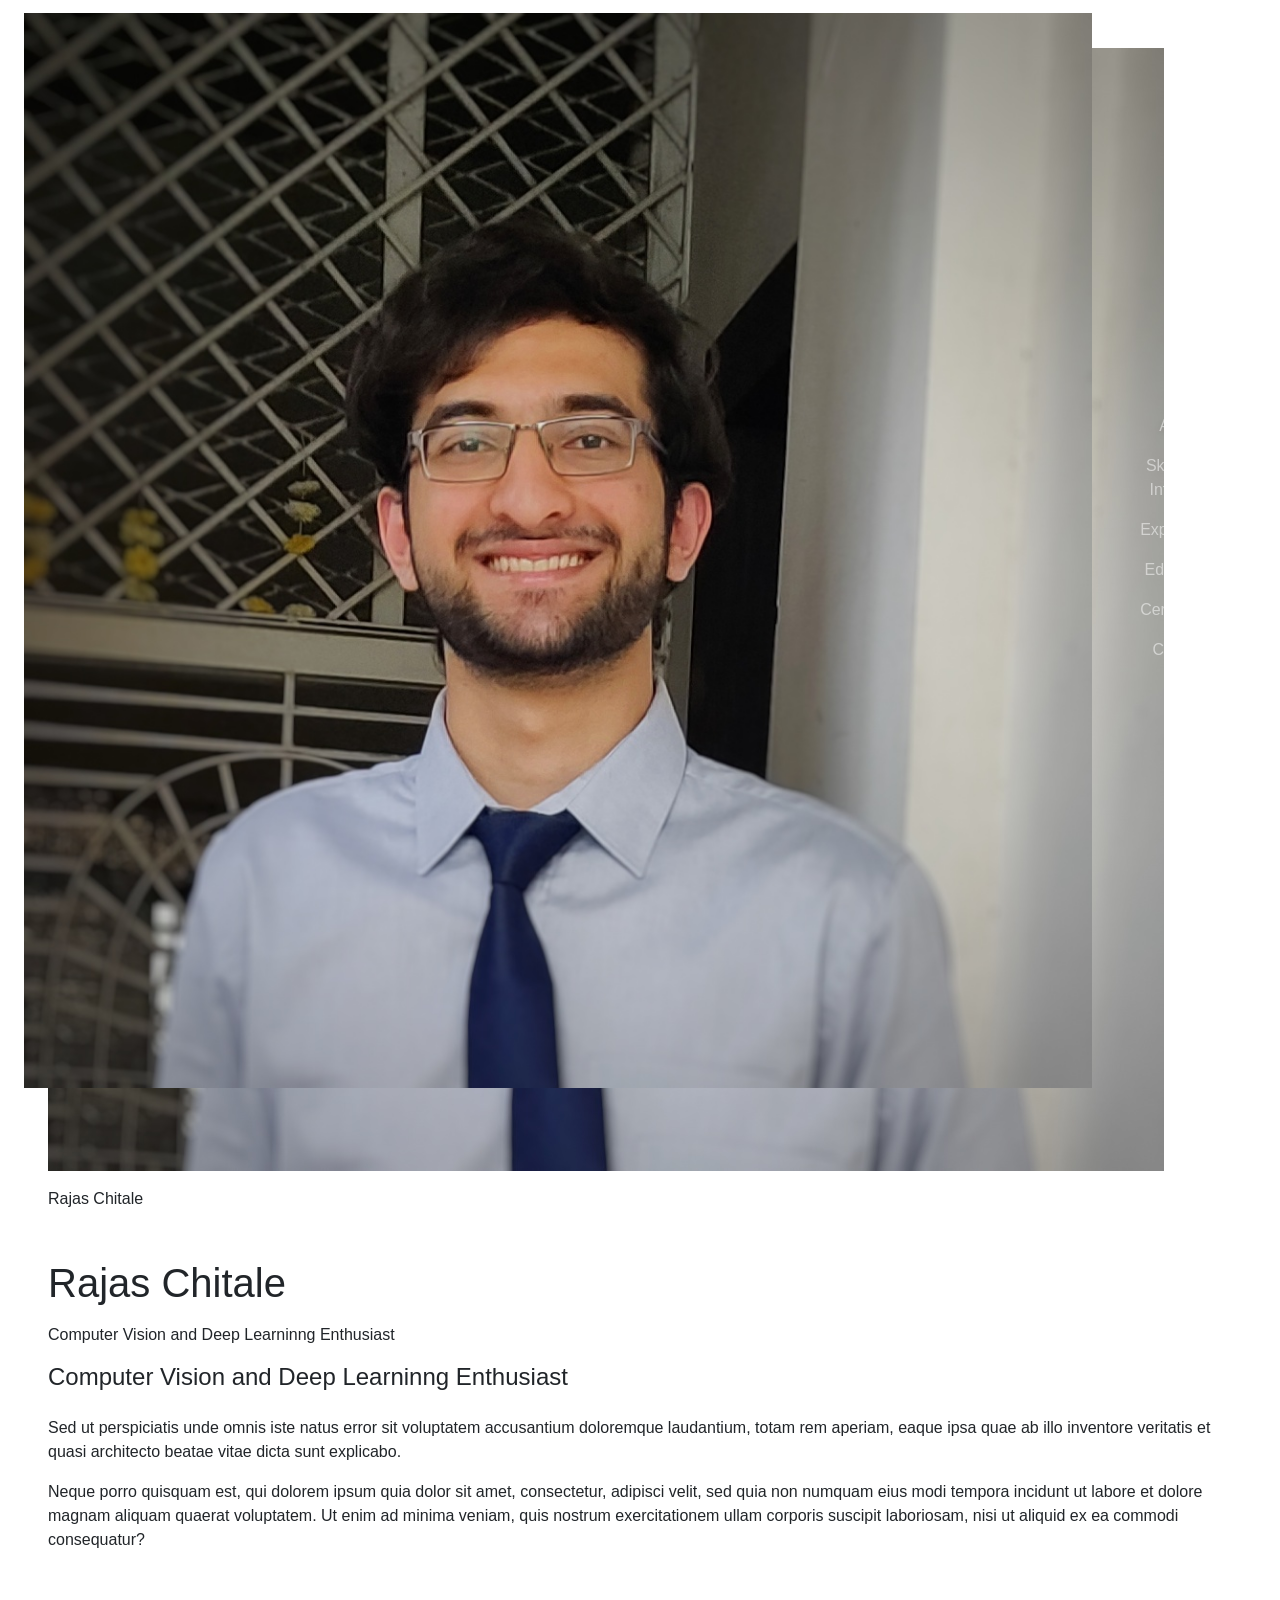
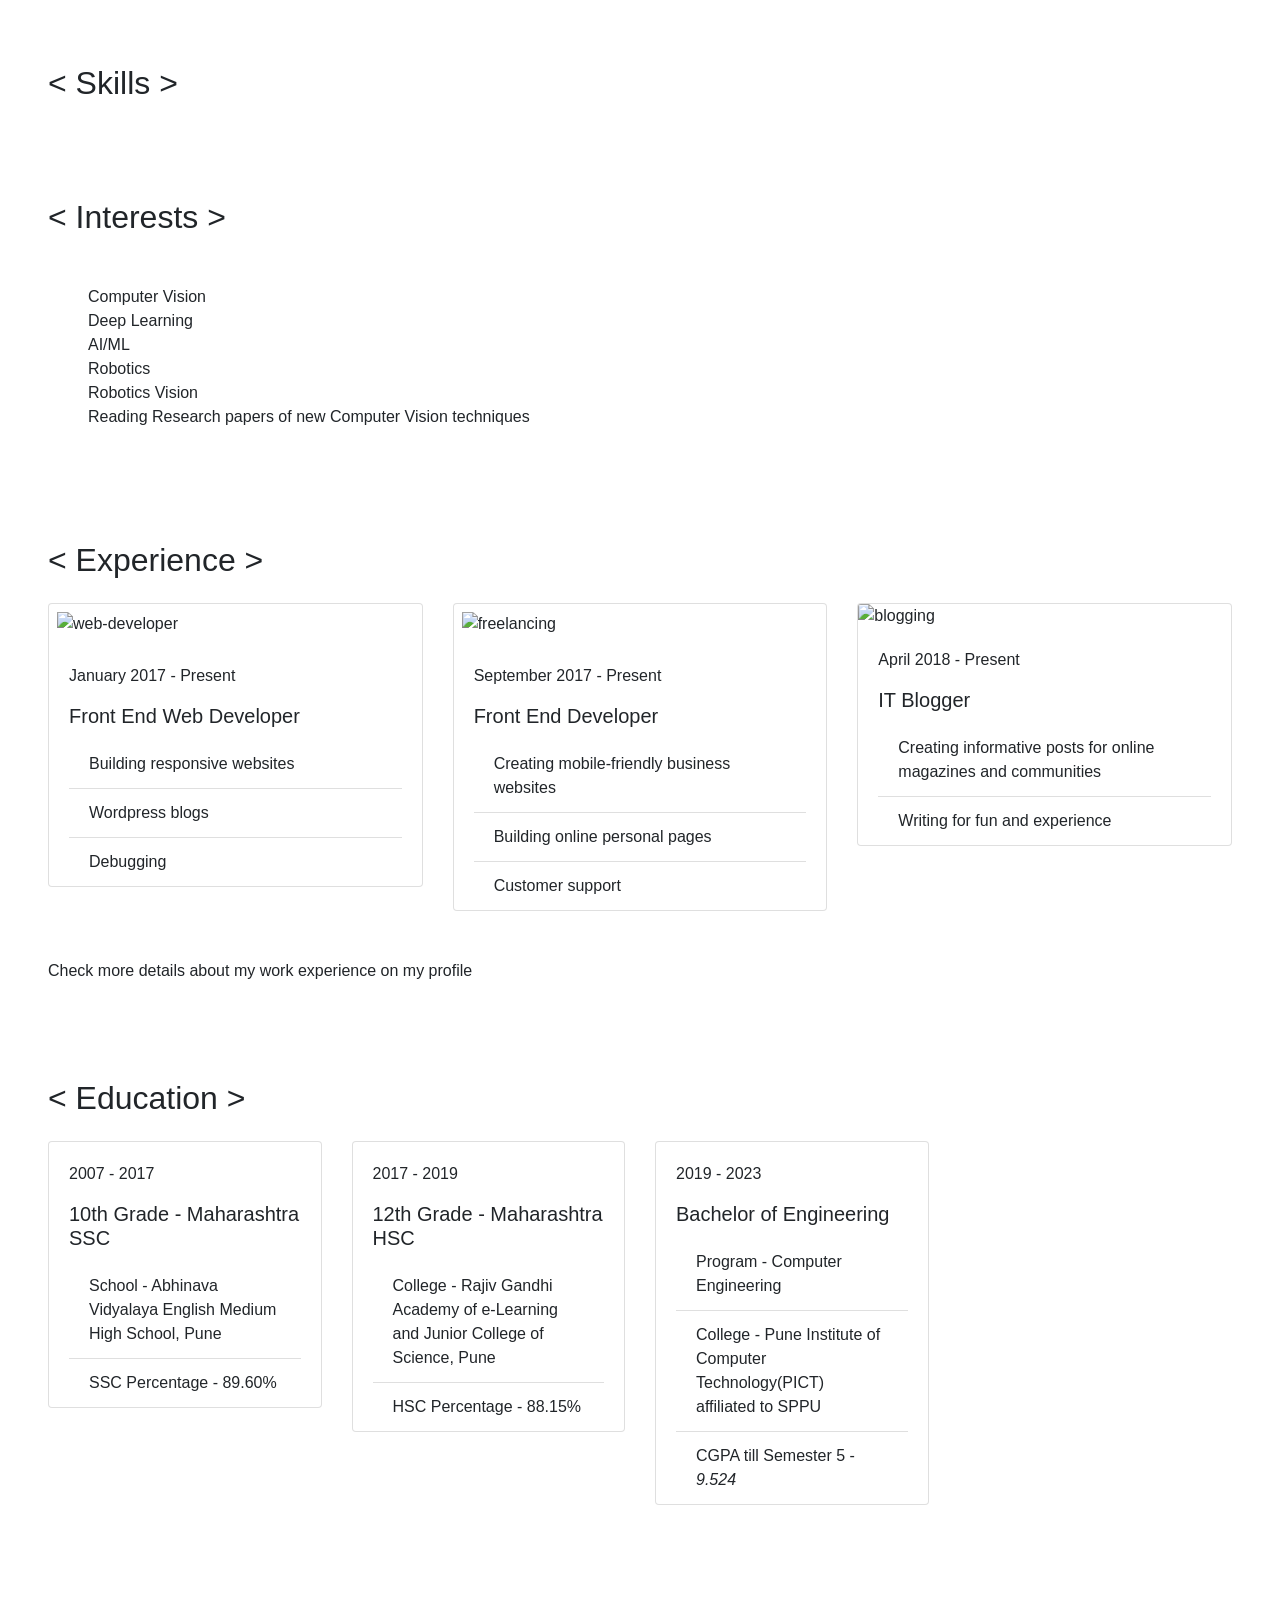
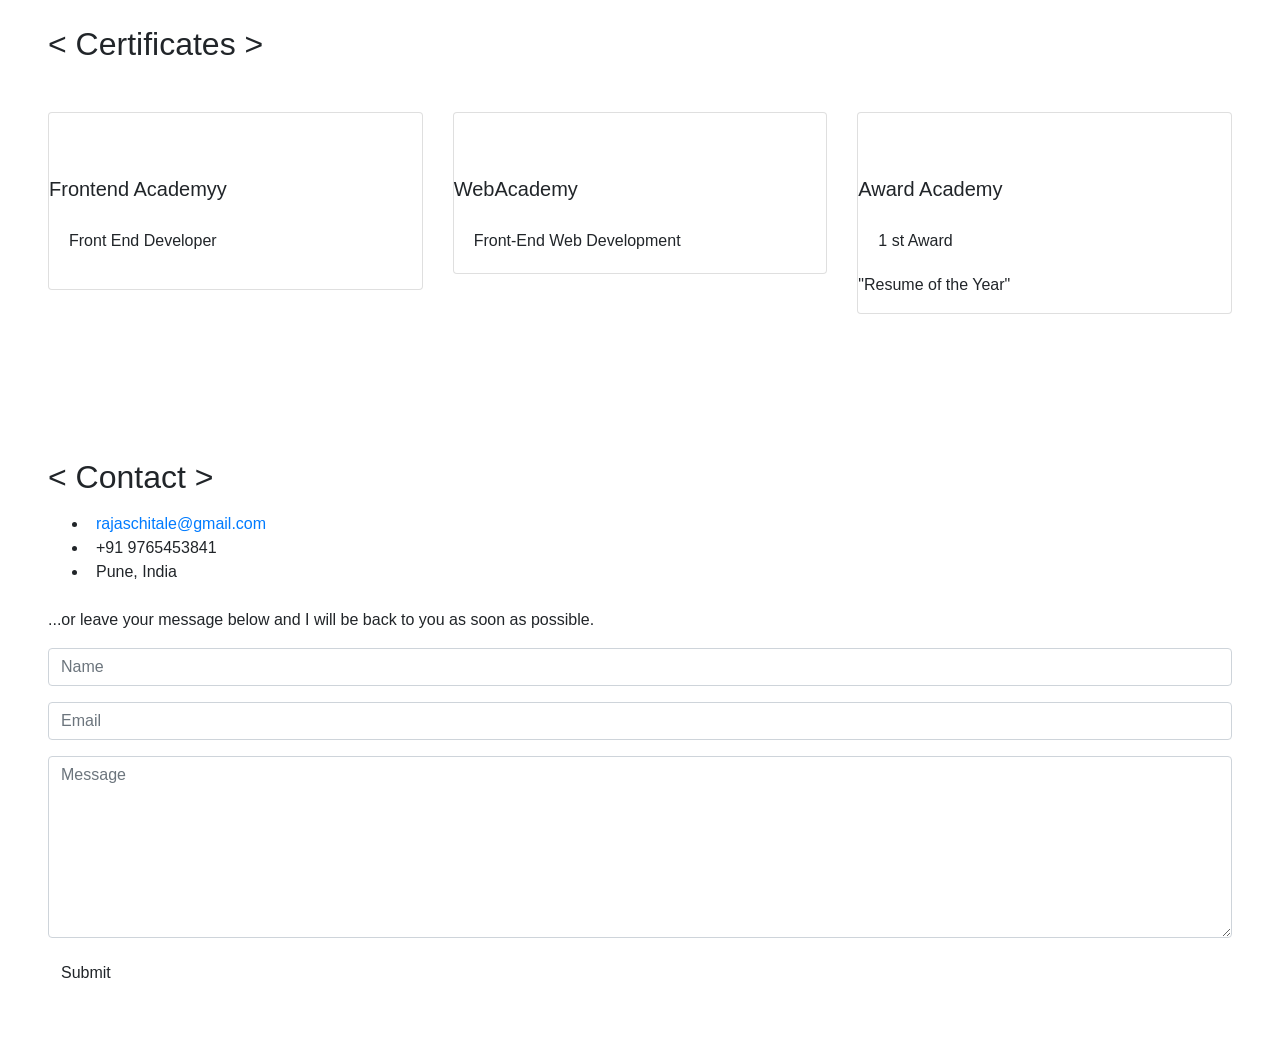
==== index.html @ 426c7f84 "Update index.html Education Update 2.0" ====
<!DOCTYPE html>
<html lang="en">
  <head>
    <meta charset="utf-8" />
    <meta
      name="viewport"
      content="width=device-width, initial-scale=1, shrink-to-fit=no"
    />
    <meta name="description" content="" />
    <meta name="author" content="Savvina Drougouti" />

    <title>Rajas Chitale</title>
    <link rel="icon" href="/favicon.ico" type="image/x-icon" />
    <link rel="shortcut icon" href="/favicon.ico" type="image/x-icon">

    <!-- Bootstrap core CSS -->
    <link href="vendor/bootstrap/css/bootstrap.min.css" rel="stylesheet" />
    <link
      rel="stylesheet"
      href="https://maxcdn.bootstrapcdn.com/bootstrap/4.0.0-beta.3/css/bootstrap.min.css"
      integrity="sha384-Zug+QiDoJOrZ5t4lssLdxGhVrurbmBWopoEl+M6BdEfwnCJZtKxi1KgxUyJq13dy"
      crossorigin="anonymous"
    />

    <!-- Google fonts for this template -->

    <link
      href="https://fonts.googleapis.com/css?family=Barlow+Condensed|Poppins|Just+Another+Hand"
      rel="stylesheet"
    />

    <!-- Custom styles for this template -->
    <link href="style.css" rel="stylesheet" />

    <!-- Additional Fonts -->
    <link 
          rel="stylesheet" 
          href="https://cdn.jsdelivr.net/gh/devicons/devicon@v2.15.1/devicon.min.css"
    >
          
  </head>

  <body id="page-top">
    <nav class="navbar navbar-expand-lg navbar-dark fixed-top" id="sideNav">
      <a class="navbar-brand js-scroll-trigger pl-2" href="#page-top">
        <span class="d-none d-lg-block">
          <img
            class="img-fluid img-profile mb-3"
            src="Resume_photo1.jpeg"
            alt="Profile Picture"
          />
        </span>
      </a>
      <button
        class="navbar-toggler m-2"
        type="button"
        data-toggle="collapse"
        data-target="#navbarSupportedContent"
        aria-controls="navbarSupportedContent"
        aria-expanded="false"
        aria-label="Toggle navigation"
      >
        <span class="navbar-toggler-icon"></span>
      </button>

      <div
        class="collapse navbar-collapse text-center"
        id="navbarSupportedContent"
      >
        <ul class="navbar-nav d-block">
          <li class="nav-item">
            <a class="nav-link js-scroll-trigger" href="#about">About</a>
          </li>
          <li class="nav-item">
            <a class="nav-link js-scroll-trigger" href="#skills">Skills and Interests</a>
          </li>
          <li class="nav-item">
            <a class="nav-link js-scroll-trigger" href="#experience"
              >Experience</a
            >
          </li>
          <li class="nav-item">
            <a class="nav-link js-scroll-trigger" href="#education"
              >Education</a
            >
          </li>
          <li class="nav-item">
            <a class="nav-link js-scroll-trigger" href="#certificates"
              >Certificates</a
            >
          </li>

          <li class="nav-item">
            <a class="nav-link js-scroll-trigger" href="#contact">Contact</a>
          </li>
          <li class="nav-item">
            <a
              class="nav-link js-scroll-trigger"
              href=""
              target="_blank"
              rel="noopener"
              >Blog</a
            >
          </li>
        </ul>

        <div>
          <ul
            class="list-inline list-social-icons icon-circle icon-zoom mt-5 mb-0"
          >
            <li class="list-inline-item">
              <a href="https://www.linkedin.com/in/rajas-chitale-rcv/" target="_blank" rel="noopener">
                <i class="fab fa-linkedin-in"></i>
              </a>
            </li>
            <li class="list-inline-item">
              <a href="https://github.com/rajas1310" target="_blank" rel="noopener">
                <i class="fab fa-github"></i>
              </a>
            </li>
<!--             <li class="list-inline-item">
              <a href="" target="_blank" rel="noopener">
                <i class="fab fa-stack-overflow"></i>
              </a>
            </li> -->
<!--             <li class="list-inline-item">
              <a href="" target="_blank" rel="noopener">
                <i class="fab fa-facebook-f"></i>
              </a>
            </li> -->
<!--             <li class="list-inline-item">
              <a href="" target="_blank" rel="noopener">
                <i class="fab fa-instagram"></i>
              </a>
            </li> -->
          </ul>
        </div>
      </div>
    </nav>

    <div class="container-fluid p-0">
      <section class="resume-section p-3 p-lg-5" id="about">
        <div class="my-auto">
          <p class="mobile-name">
            <img class="mobile-img" src="Resume_photo1.jpeg" alt="Profile Picture" />
          </p>
          <p class="mobile-name">Rajas <span class="family-name"> Chitale</span></p>
          <h1 class="mb-3 mt-5">
            Rajas
            <span class="family-name"> Chitale</span>
          </h1>
          <p class="mobile-profession">
            Computer Vision and Deep Learninng Enthusiast
          </p>
          <h4 class="mb-4">
            Computer Vision and Deep Learninng Enthusiast
          </h4>

          <p class="mb-3">
            Sed ut perspiciatis unde omnis iste natus error sit voluptatem accusantium doloremque laudantium, totam rem aperiam, eaque ipsa quae ab illo inventore veritatis et quasi architecto beatae vitae dicta sunt explicabo. 
          </p>

          <p>
            Neque porro quisquam est, qui dolorem ipsum quia dolor sit amet, consectetur, adipisci velit, sed quia non numquam eius modi tempora incidunt ut labore et dolore magnam aliquam quaerat voluptatem. Ut enim ad minima veniam, quis nostrum exercitationem ullam corporis suscipit laboriosam, nisi ut aliquid ex ea commodi consequatur? 
          </p>

          
          <!-- p class="mb-5 mt-5">
            <i class="fas fa-user-tag"></i> #savvy #motivated #communicative
            #hard-working #cool-headed #organized #easy-going #funny
          </p-->
        </div>
      </section>

      <section class="resume-section p-3 p-lg-5" id="skills">
        <h2 class="mb-5">&lt; Skills &gt;</h2>
        <div class="my-auto">
          <ul class="list-inline list-icons mb-4">
            <li class="list-inline-item">
              <i class="devicon-tensorflow-original" title="Tensorflow"></i>
            </li>
            <li class="list-inline-item">
              <i class="devicon-pytorch-original" title="Pytorch"></i>
            </li>
            <li class="list-inline-item">
              <i class="devicon-python-plain" title="Python"></i>
            </li>
            <li class="list-inline-item">
              <i class="devicon-cplusplus-plain" title="C++"></i>
            </li>
            <li class="list-inline-item">
              <i class="devicon-flutter-plain" title="Flutter"></i>
            </li>
            <!-- <li class="list-inline-item">
              <i class="devicon-csharp-plain" title="CSharp"></i>
            </li> -->
            <li class="list-inline-item">
              <i class="devicon-opencv-plain" title="OpenCV"></i>
            </li>
            <!-- <li class="list-inline-item">
              <i class="devicon-bitbucket-plain" title="Bitbucket"></i>
            </li> -->
            <li class="list-inline-item">
              <i class="devicon-github-plain" title="Github"></i>
            </li>
          </ul>

<!--            <div id="skill-bars">
            <p class="text-left">HTML5 - 97%</p>

            <div class="progress mb-2" style="height: 1.5rem;">
              <div
                class="progress-bar"
                role="progressbar"
                aria-valuenow="97"
                aria-valuemin="0"
                aria-valuemax="100"
                style="width: 97%"
              ></div>
            </div>
            <p class="text-left">CSS3 - 94%</p>

            <div class="progress mb-2" style="height: 1.5rem;">
              <div
                class="progress-bar"
                role="progressbar"
                aria-valuenow="94"
                aria-valuemin="0"
                aria-valuemax="100"
                style="width: 94%"
              ></div> 
            </div>
            <p class="text-left">JavaScript - 86%</p>

            <div class="progress mb-2" style="height: 1.5rem;">
              <div
                class="progress-bar"
                role="progressbar"
                aria-valuenow="86"
                aria-valuemin="0"
                aria-valuemax="100"
                style="width: 86%"
              ></div>
            </div>
            <p class="text-left">Bootstrap 4 - 90%</p>

            <div class="progress mb-5" style="height: 1.5rem;">
              <div
                class="progress-bar"
                role="progressbar"
                aria-valuenow="90"
                aria-valuemin="0"
                aria-valuemax="100"
                style="width: 90%"
              ></div>
            </div> 
          </div> -->
        </div>
        <h2 class="mb-5">&lt; Interests &gt;</h2>
        <div class = "my-auto">
          <ul style="list-style-type:none;">
            <li>Computer Vision</li>
            <li>Deep Learning</li>
            <li>AI/ML</li>
            <li>Robotics</li>
            <li>Robotics Vision</li>
            <li>Reading Research papers of new Computer Vision techniques</li>
          </ul>
        </div>
<!--         <p class="pt-3">
          <i class="fas fa-user-tag"></i> #Organization
          #TimeManagement #Communication
        </p> -->
      </section>

      <section class="resume-section p-3 p-lg-5" id="experience">
        <h2 class="mb-4">&lt; Experience &gt;</h2>

        <div class="my-auto">
          <div class="row">
            <div class="col-12 col-md-6 col-lg-4">
              <div class="card mb-5">
                <img
                  class="card-img-top p-2"
                  src="web-developer.jpg"
                  alt="web-developer"
                />

                <div class="card-body pb-0">
                  <p>January 2017 - Present</p>
                  <h5 class="card-title">Front End Web Developer</h5>

                  <ul class="list-group list-group-flush">
                    <li class="list-group-item">
                      Building responsive websites
                    </li>
                    <li class="list-group-item">
                      Wordpress blogs
                    </li>
                    <li class="list-group-item">
                      Debugging
                    </li>
                  </ul>
                </div>
              </div>
            </div>

            <div class="col-12 col-md-6 col-lg-4">
              <div class="card mb-5">
                <img
                  class="card-img-top p-2"
                  src="freelancing.jpg"
                  alt="freelancing"
                />
                <div class="card-body pb-0">
                  <p>September 2017 - Present</p>
                  <h5 class="card-title">Front End Developer</h5>
                  <ul class="list-group list-group-flush">
                    <li class="list-group-item">
                      Creating mobile-friendly business websites
                    </li>
                    <li class="list-group-item">
                      Building online personal pages
                    </li>
                    <li class="list-group-item">Customer support</li>
                  </ul>
                </div>
              </div>
            </div>

            <div class="col-12 col-md-6 col-lg-4">
              <div class="card mb-5">
                <img class="card-img-top" src="blogging.jpg" alt="blogging" />
                <div class="card-body pb-0">
                  <p>April 2018 - Present</p>
                  <h5 class="card-title">IT Blogger</h5>
                  <ul class="list-group list-group-flush">
                    <li class="list-group-item">
                      Creating informative posts for online magazines and
                      communities
                    </li>
                    <li class="list-group-item">
                      Writing for fun and experience
                    </li>
                  </ul>
                </div>
              </div>
            </div>
          </div>
        </div>

        <div class="text-left linkedin-link">
          Check more details about my work experience on my
          <a
            href="https://www.linkedin.com/in/rajas-chitale-rcv/"
            target="_blank"
            rel="noopener"
            ><i class="fab fa-linkedin"></i
          ></a>
          profile
        </div>
      </section>

      <section class="resume-section p-3 p-lg-5" id="education">
        <h2 class="mb-4">&lt; Education &gt;</h2>

        <div class="row">
          
          <div class="col-12 col-md-6 col-lg-3">
            <div class="card mb-4">
              <div class="edu-icons">
                <i class="fas fa-university fa-5x"></i>
              </div>
              <div class="card-body pb-0">
                <p>2007 - 2017</p>
                <h5 class="card-title">10th Grade - Maharashtra SSC</h5>
                <ul class="list-group list-group-flush">
                  <li class="list-group-item">School - Abhinava Vidyalaya English Medium High School, Pune</li>
                  <li class="list-group-item">SSC Percentage - 89.60%</li>
                  <!-- <li class="list-group-item">jQuery</li> -->
                  <!-- <li class="list-group-item">Teamwork</li> -->
                </ul>
              </div>
            </div>
          </div>
          
          <div class="col-12 col-md-6 col-lg-3">
            <div class="card mb-4">
              <div class="edu-icons">
                <i class="fas fa-university fa-5x"></i>
              </div>
              <div class="card-body pb-0">
                <p>2017 - 2019</p>
                <h5 class="card-title">12th Grade - Maharashtra HSC</h5>
                <ul class="list-group list-group-flush">
                  <li class="list-group-item">College - Rajiv Gandhi Academy of e-Learning and Junior College of Science, Pune </li>
                  <li class="list-group-item">HSC Percentage - 88.15%</li>
                  <!-- <li class="list-group-item">jQuery</li> -->
                  <!-- <li class="list-group-item">CSS Animation</li> -->
                  <!-- <li class="list-group-item">Bootstrap 4</li> -->
                </ul>
              </div>
            </div>
          </div>
          
          <div class="col-12 col-md-6 col-lg-3">
            <div class="card mb-4">
              <div class="edu-icons">
                <i class="fas fa-graduation-cap fa-5x edu-icons"></i>
              </div>
              <div class="card-body pb-0">
                <p>2019 - 2023</p>
                <h5 class="card-title">Bachelor of Engineering</h5>
                <ul class="list-group list-group-flush">
                  <li class="list-group-item">Program - Computer Engineering</li>
                  <li class="list-group-item">College - Pune Institute of Computer Technology(PICT) affiliated to SPPU</li>
                  <li class="list-group-item">CGPA till Semester 5 - <em>9.524</em></li>
                  <!-- <li class="list-group-item">Teamwork</li> -->
                </ul>
              </div>
            </div>
          </div>
          
<!--           <div class="col-12 col-md-6 col-lg-3">
            <div class="card mb-4">
              <div class="edu-icons">
                <i class="fas fa-graduation-cap fa-5x edu-icons"></i>
              </div>
              <div class="card-body pb-0">
                <p>2019 - 2023</p>
                <h5 class="card-title">Master of Science</h5>
                <ul class="list-group list-group-flush">
                  <li class="list-group-item">HTML5 & CSS3</li>
                  <li class="list-group-item">JavaScript</li>
                  <li class="list-group-item">jQuery</li>
                  <li class="list-group-item">Teamwork</li>
                </ul>
              </div>
            </div>
          </div> -->
          
        </div>
      </section>

      <section class="resume-section p-3 p-lg-5" id="certificates">
        <div class="my-auto">
          <h2 class="mb-5">&lt; Certificates &gt;</h2>
          <div class="row">
            <div class="col-12 col-md-6 col-lg-4">
              <div class="card mb-4">
                <p class="edu-icons pt-4">
                  <i class="fas fa-certificate fa-5x"></i>
                </p>
                <h5 class="pt-4">
                  Frontend Academyy
                </h5>
                <div class="card-body">
                  <p>Front End Developer</p>
                  
                </div>
              </div>
            </div>
            <div class="col-12 col-md-6 col-lg-4">
              <div class="card mb-4">
                <p class="edu-icons pt-4">
                  <i class="fas fa-certificate fa-5x"></i>
                </p>
                <h5 class="pt-4">WebAcademy</h5>
                <div class="card-body">
                  Front-End Web Development
                </div>
              </div>
            </div>
            <div class="col-12 col-md-6 col-lg-4">
              <div class="card mb-5">
                <p class="edu-icons pt-4">
                  <i class="fas fa-award fa-5x"></i>
                </p>
                <h5 class="pt-4">Award Academy</h5>
                <div class="card-body">
                  1 st Award
                </div>
                <p>"Resume of the Year"</p>
              </div>
            </div>
          </div>
        </div>
      </section>

      <section class="resume-section p-3 p-lg-5" id="contact">
        <div class="my-auto">
          <h2 class="mb-3">&lt; Contact &gt;</h2>

          <ul class="fa-ul mb-4 ml-0">
            <li id="mail-address">
              <a href="mailto:rajaschitale@gmail.com">
                <i class="fas fa-envelope-open mr-2"></i>rajaschitale@gmail.com</a
              >
            </li>
            <li><i class="fas fa-mobile-alt mr-2"></i>+91 9765453841</li>
            <li><i class="fas fa-map-marker-alt mr-2"></i>Pune, India</li>
          </ul>

          <p>
            ...or leave your message below and I will be back to you as soon as
            possible.
          </p>

          <form
            class="contact-form"
            method="POST"
            action="https://formspree.io/f/xqknnwyw"
          >
            <div class="form-group">
              <input
                type="name"
                class="form-control"
                placeholder="Name"
                name="name"
                required
              />
            </div>
            <div class="form-group">
              <input
                type="email"
                class="form-control"
                placeholder="Email"
                name="name"
                required
              />
            </div>

            <div class="form-group">
              <textarea
                class="form-control"
                type="text"
                placeholder="Message"
                rows="7"
                name="name"
                required
              ></textarea>
            </div>

            <button type="submit" class="btn btn-submit">Submit</button>
          </form>
        </div>
      </section>
    </div>

    <!-- Bootstrap core JavaScript -->
    <script src="vendor/jquery/jquery.min.js"></script>
    <script src="vendor/bootstrap/js/bootstrap.bundle.min.js"></script>

    <!-- Plugin JavaScript -->
    <script src="vendor/jquery-easing/jquery.easing.min.js"></script>

    <!-- Custom scripts for this template -->
    <script src="js/resume.min.js"></script>

    <!-- font-awesome script -->

    <script
      defer
      src="https://use.fontawesome.com/releases/v5.7.2/js/all.js"
      integrity="sha384-0pzryjIRos8mFBWMzSSZApWtPl/5++eIfzYmTgBBmXYdhvxPc+XcFEk+zJwDgWbP"
      crossorigin="anonymous"
    ></script>
  </body>
</html>
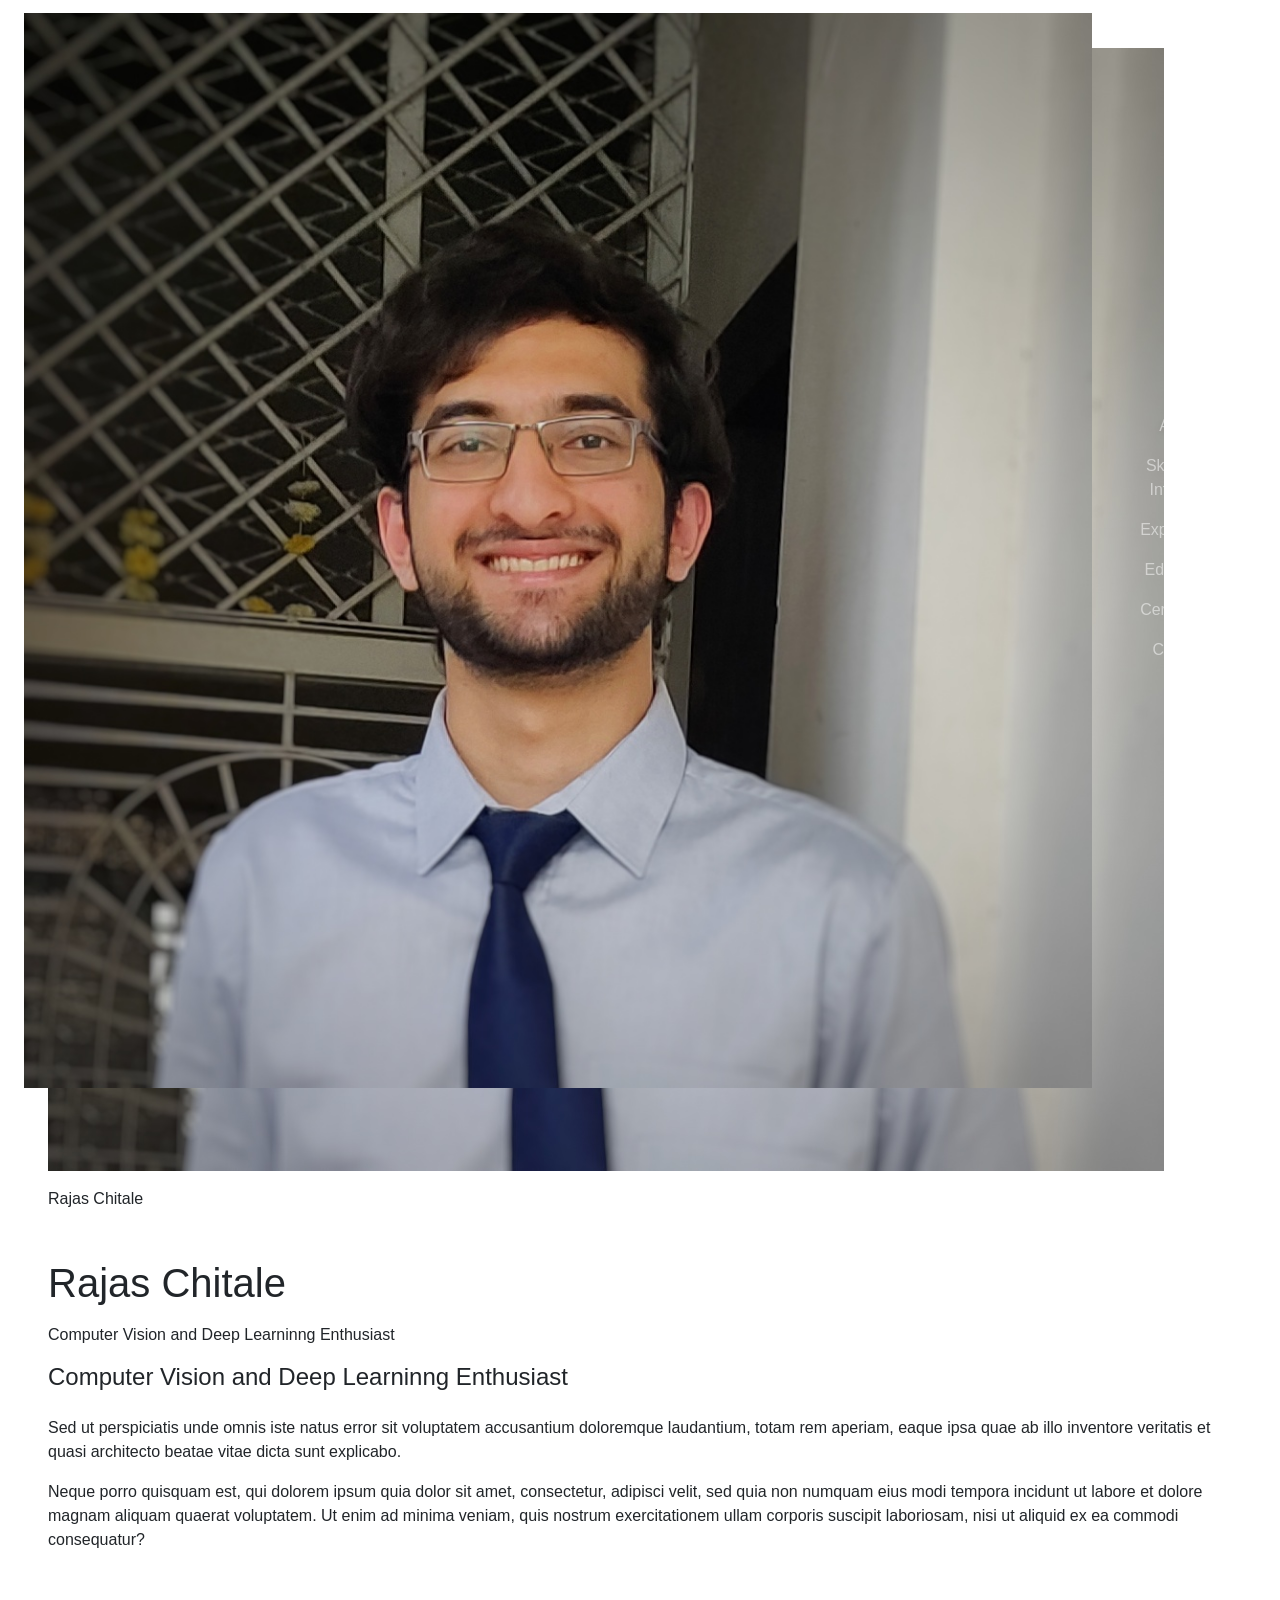
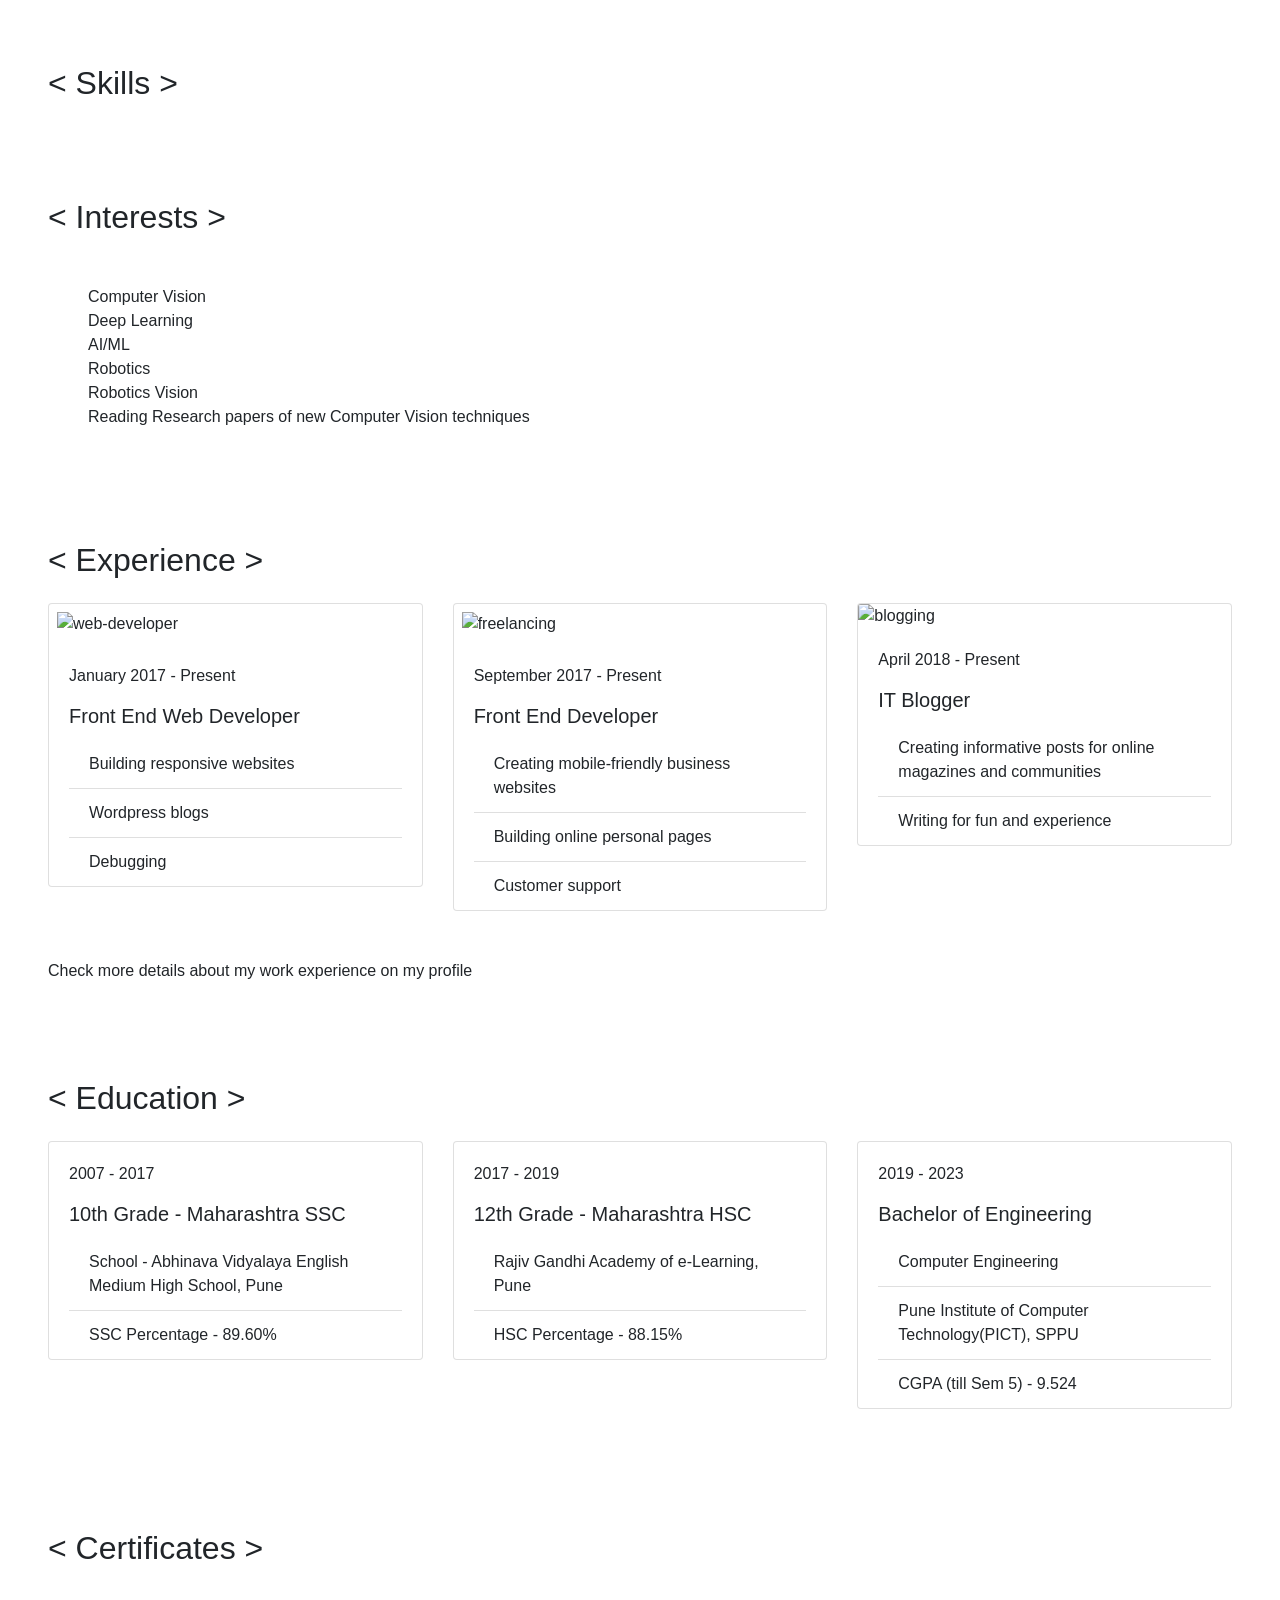
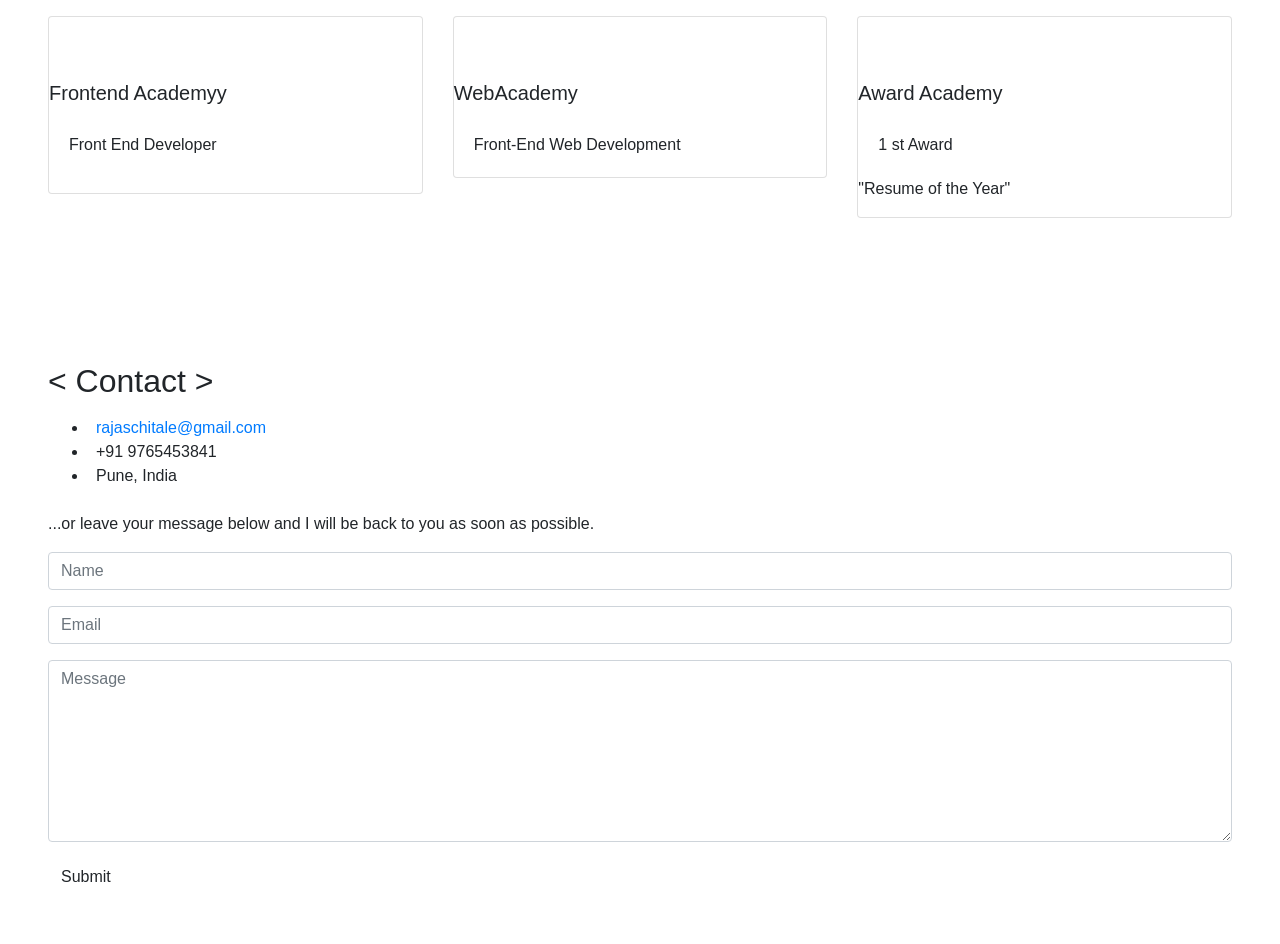
==== commit 9b2a8fc2: "Update index.html" ====
--- a/index.html
+++ b/index.html
@@ -366,7 +366,7 @@
 
         <div class="row">
           
-          <div class="col-12 col-md-6 col-lg-3">
+          <div class="col-12 col-md-6 col-lg-4">
             <div class="card mb-4">
               <div class="edu-icons">
                 <i class="fas fa-university fa-5x"></i>
@@ -384,7 +384,7 @@
             </div>
           </div>
           
-          <div class="col-12 col-md-6 col-lg-3">
+          <div class="col-12 col-md-6 col-lg-4">
             <div class="card mb-4">
               <div class="edu-icons">
                 <i class="fas fa-university fa-5x"></i>
@@ -393,7 +393,7 @@
                 <p>2017 - 2019</p>
                 <h5 class="card-title">12th Grade - Maharashtra HSC</h5>
                 <ul class="list-group list-group-flush">
-                  <li class="list-group-item">College - Rajiv Gandhi Academy of e-Learning and Junior College of Science, Pune </li>
+                  <li class="list-group-item">Rajiv Gandhi Academy of e-Learning, Pune </li>
                   <li class="list-group-item">HSC Percentage - 88.15%</li>
                   <!-- <li class="list-group-item">jQuery</li> -->
                   <!-- <li class="list-group-item">CSS Animation</li> -->
@@ -403,7 +403,7 @@
             </div>
           </div>
           
-          <div class="col-12 col-md-6 col-lg-3">
+          <div class="col-12 col-md-6 col-lg-4">
             <div class="card mb-4">
               <div class="edu-icons">
                 <i class="fas fa-graduation-cap fa-5x edu-icons"></i>
@@ -412,16 +412,16 @@
                 <p>2019 - 2023</p>
                 <h5 class="card-title">Bachelor of Engineering</h5>
                 <ul class="list-group list-group-flush">
-                  <li class="list-group-item">Program - Computer Engineering</li>
-                  <li class="list-group-item">College - Pune Institute of Computer Technology(PICT) affiliated to SPPU</li>
-                  <li class="list-group-item">CGPA till Semester 5 - <em>9.524</em></li>
+                  <li class="list-group-item">Computer Engineering</li>
+                  <li class="list-group-item"> Pune Institute of Computer Technology(PICT), SPPU</li>
+                  <li class="list-group-item">CGPA (till Sem 5) - 9.524</li>
                   <!-- <li class="list-group-item">Teamwork</li> -->
                 </ul>
               </div>
             </div>
           </div>
-          
-<!--           <div class="col-12 col-md-6 col-lg-3">
+<!--  WHILE ADDING THE MASTER'S DEGREE CHANGE col-lg-4 TO col-lg-3 IN ALL THE ABOVE COLUMNS OF THE Education SECTION        -->
+<!--           <div class="col-12 col-md-6 col-lg-3">       
             <div class="card mb-4">
               <div class="edu-icons">
                 <i class="fas fa-graduation-cap fa-5x edu-icons"></i>
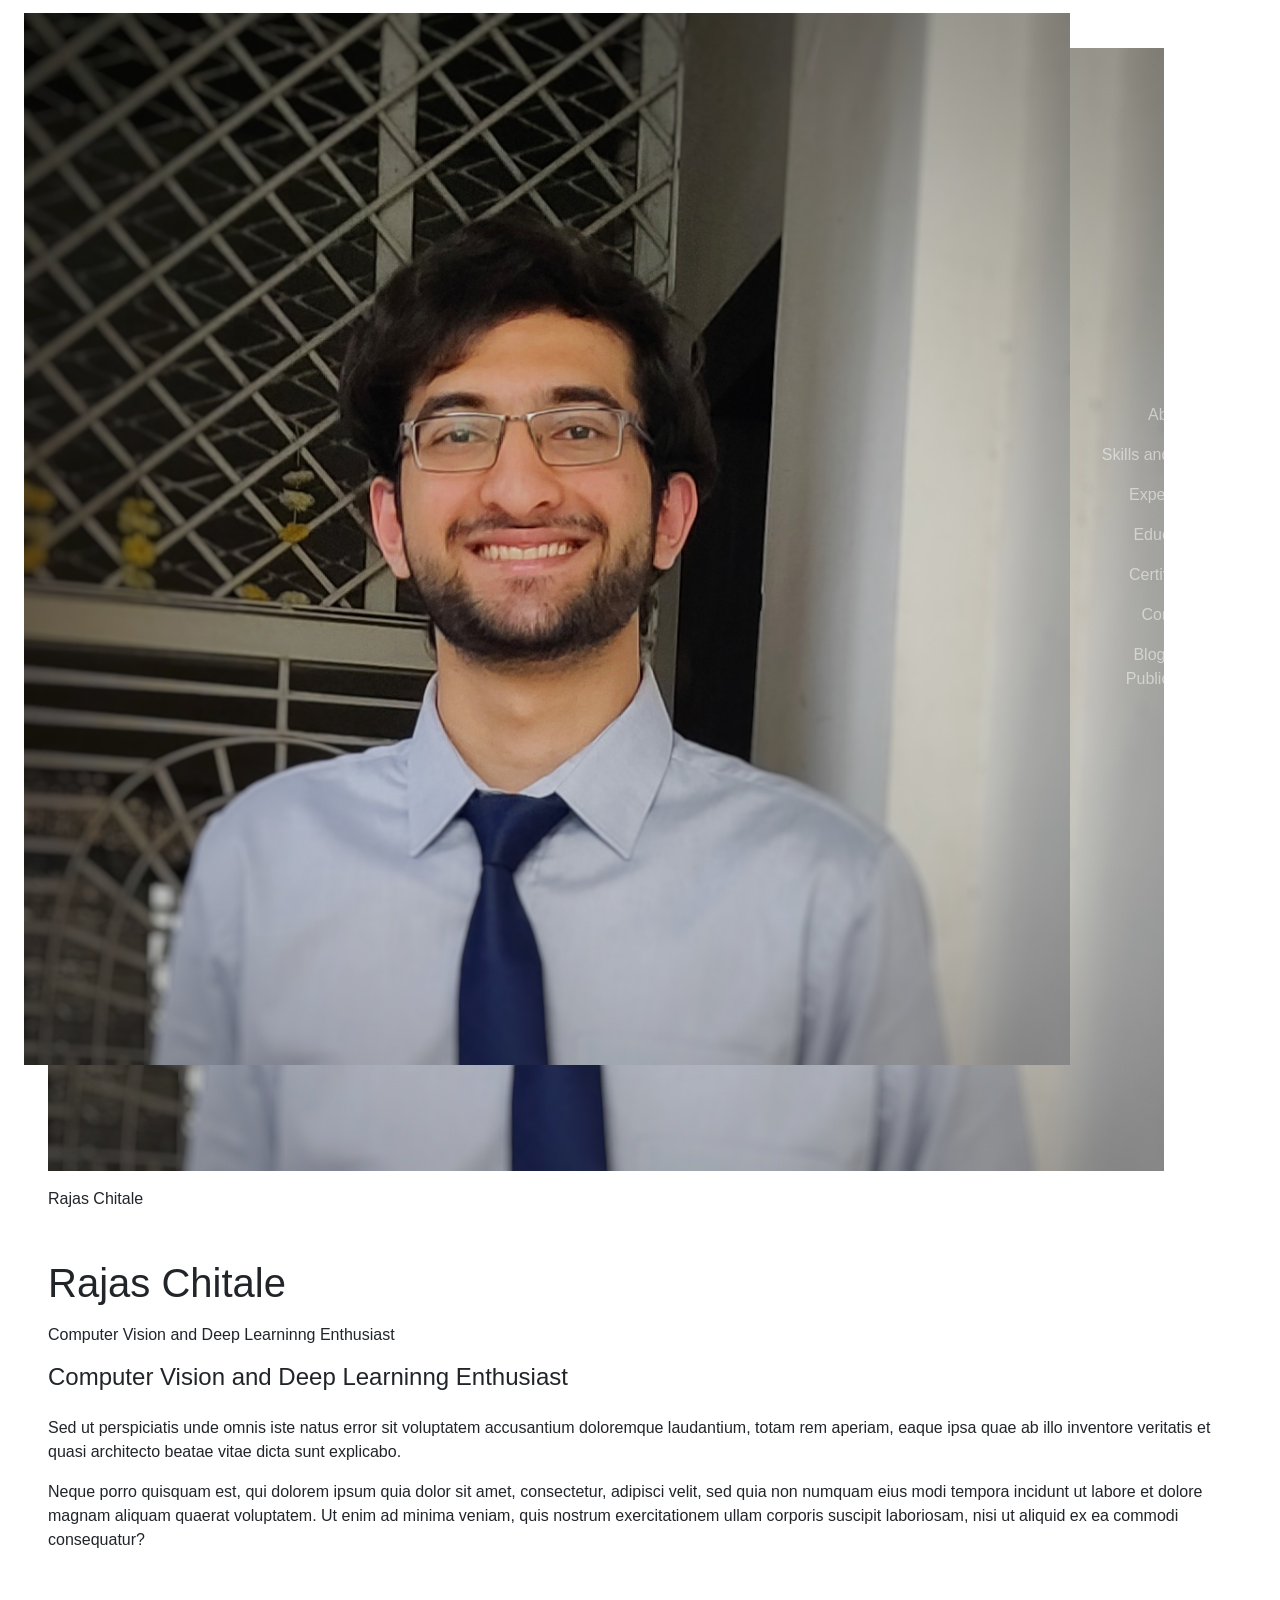
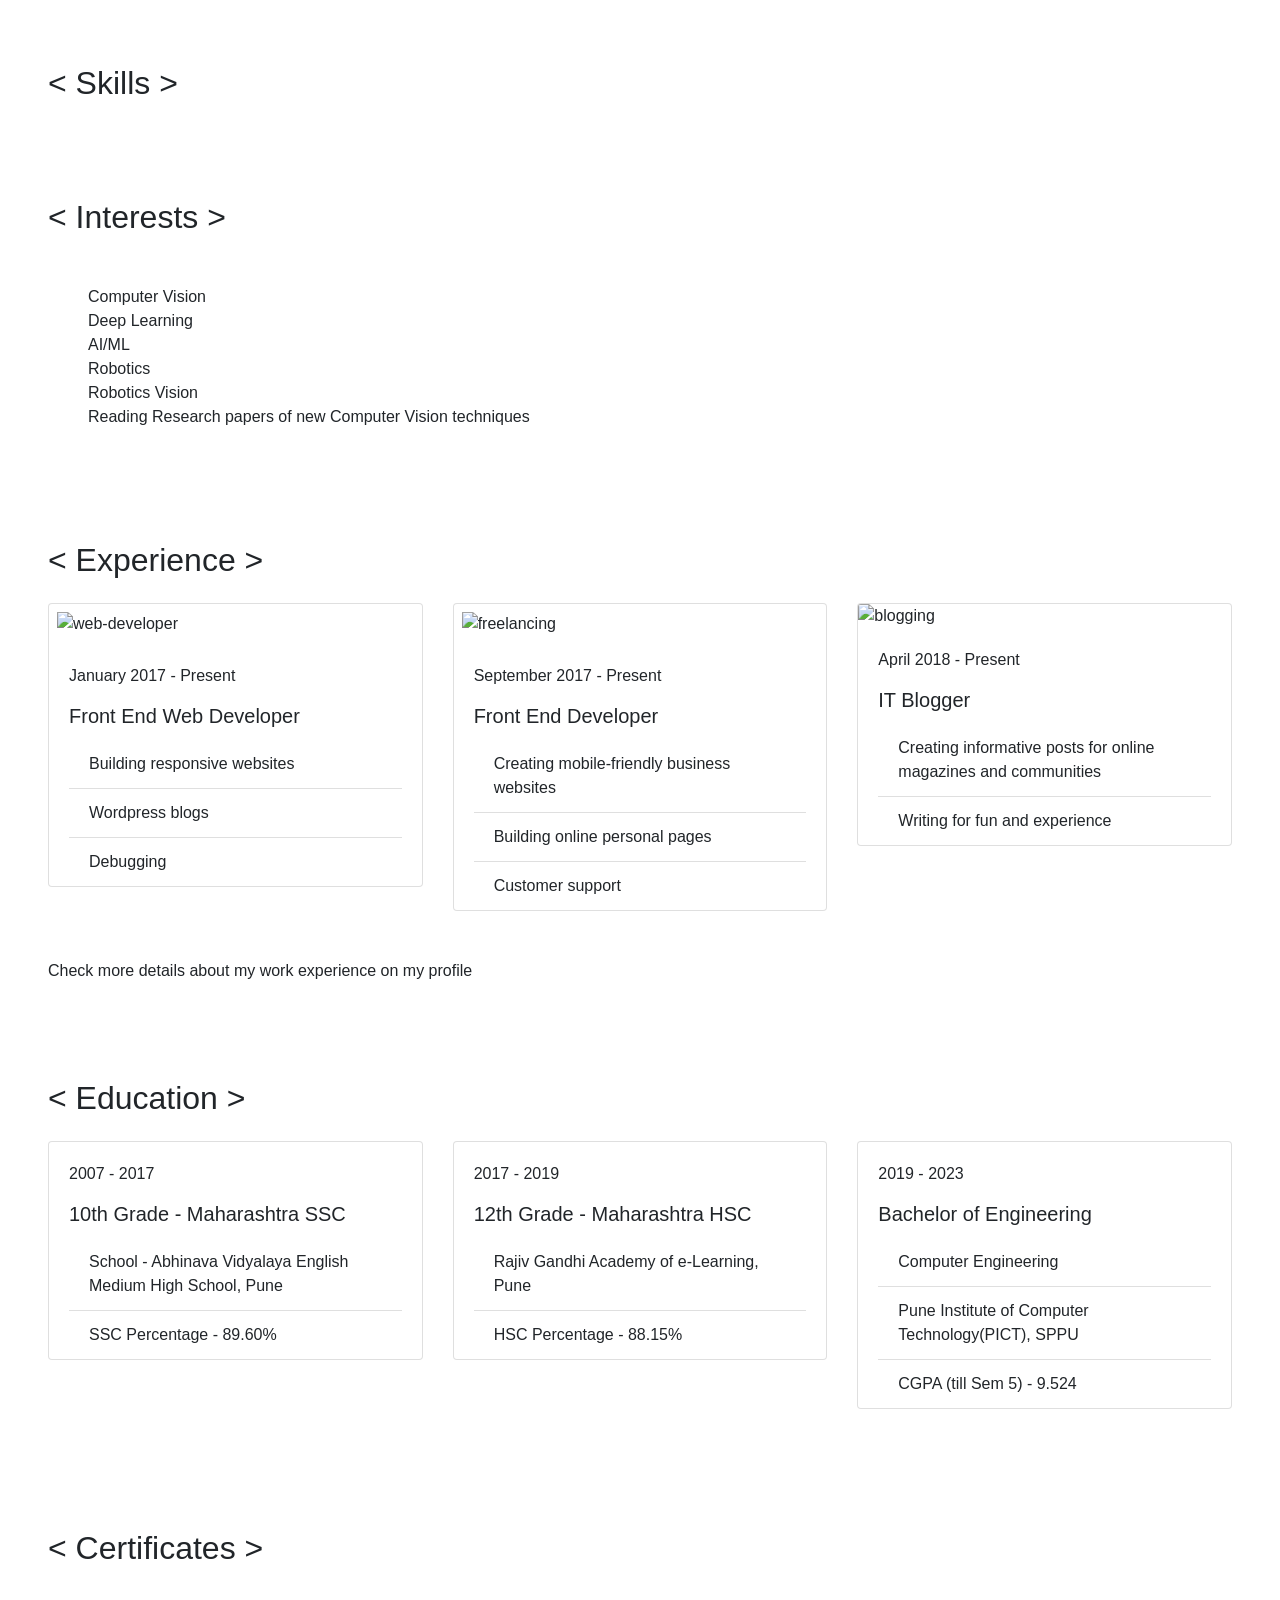
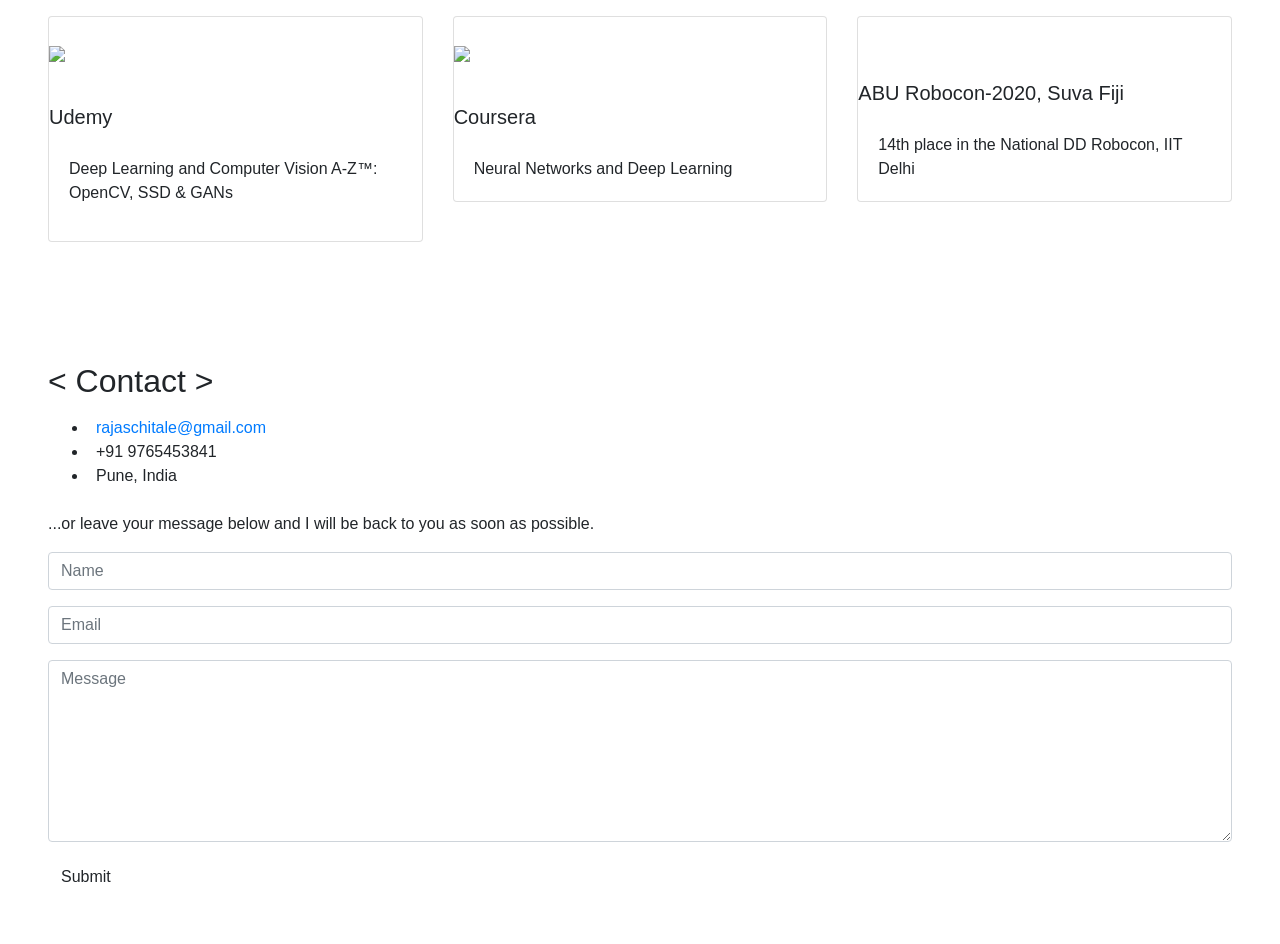
==== commit 90ad81b8: "Update index.html" ====
--- a/index.html
+++ b/index.html
@@ -99,7 +99,7 @@
               href=""
               target="_blank"
               rel="noopener"
-              >Blog</a
+              >Blogs and Publications</a
             >
           </li>
         </ul>
@@ -369,7 +369,8 @@
           <div class="col-12 col-md-6 col-lg-4">
             <div class="card mb-4">
               <div class="edu-icons">
-                <i class="fas fa-university fa-5x"></i>
+<!--                 <i class="fas fa-university fa-5x"></i> -->
+                <i class="fas fa-solid fa-school fa-5x"></i>
               </div>
               <div class="card-body pb-0">
                 <p>2007 - 2017</p>
@@ -449,13 +450,14 @@
             <div class="col-12 col-md-6 col-lg-4">
               <div class="card mb-4">
                 <p class="edu-icons pt-4">
-                  <i class="fas fa-certificate fa-5x"></i>
+<!--                   <i class="fas fa-certificate fa-5x"></i> -->
+                  <img src="https://img.icons8.com/external-tal-revivo-shadow-tal-revivo/48/undefined/external-udemycom-is-an-online-learning-and-teaching-platform-logo-shadow-tal-revivo.png"/>
                 </p>
                 <h5 class="pt-4">
-                  Frontend Academyy
+                  Udemy
                 </h5>
                 <div class="card-body">
-                  <p>Front End Developer</p>
+                  <p>Deep Learning and Computer Vision A-Z™: OpenCV, SSD & GANs</p>
                   
                 </div>
               </div>
@@ -463,24 +465,26 @@
             <div class="col-12 col-md-6 col-lg-4">
               <div class="card mb-4">
                 <p class="edu-icons pt-4">
-                  <i class="fas fa-certificate fa-5x"></i>
+<!--                   <i class="fas fa-certificate fa-5x"></i> -->
+                  <img src="https://img.icons8.com/ultraviolet/40/undefined/coursera.png"/>
                 </p>
-                <h5 class="pt-4">WebAcademy</h5>
+                <h5 class="pt-4">Coursera</h5>
                 <div class="card-body">
-                  Front-End Web Development
+                  Neural Networks and Deep Learning
                 </div>
               </div>
             </div>
             <div class="col-12 col-md-6 col-lg-4">
               <div class="card mb-5">
                 <p class="edu-icons pt-4">
-                  <i class="fas fa-award fa-5x"></i>
+                  <i class="fas fa-solid fa-file-certificate fa-5x"></i>
+<!--                   <i class="fas fa-award fa-5x"></i> -->
                 </p>
-                <h5 class="pt-4">Award Academy</h5>
+                <h5 class="pt-4">ABU Robocon-2020, Suva Fiji</h5>
                 <div class="card-body">
-                  1 st Award
+                 14th place in the National DD Robocon, IIT Delhi
                 </div>
-                <p>"Resume of the Year"</p>
+<!--                 <p>"Resume of the Year"</p> -->
               </div>
             </div>
           </div>
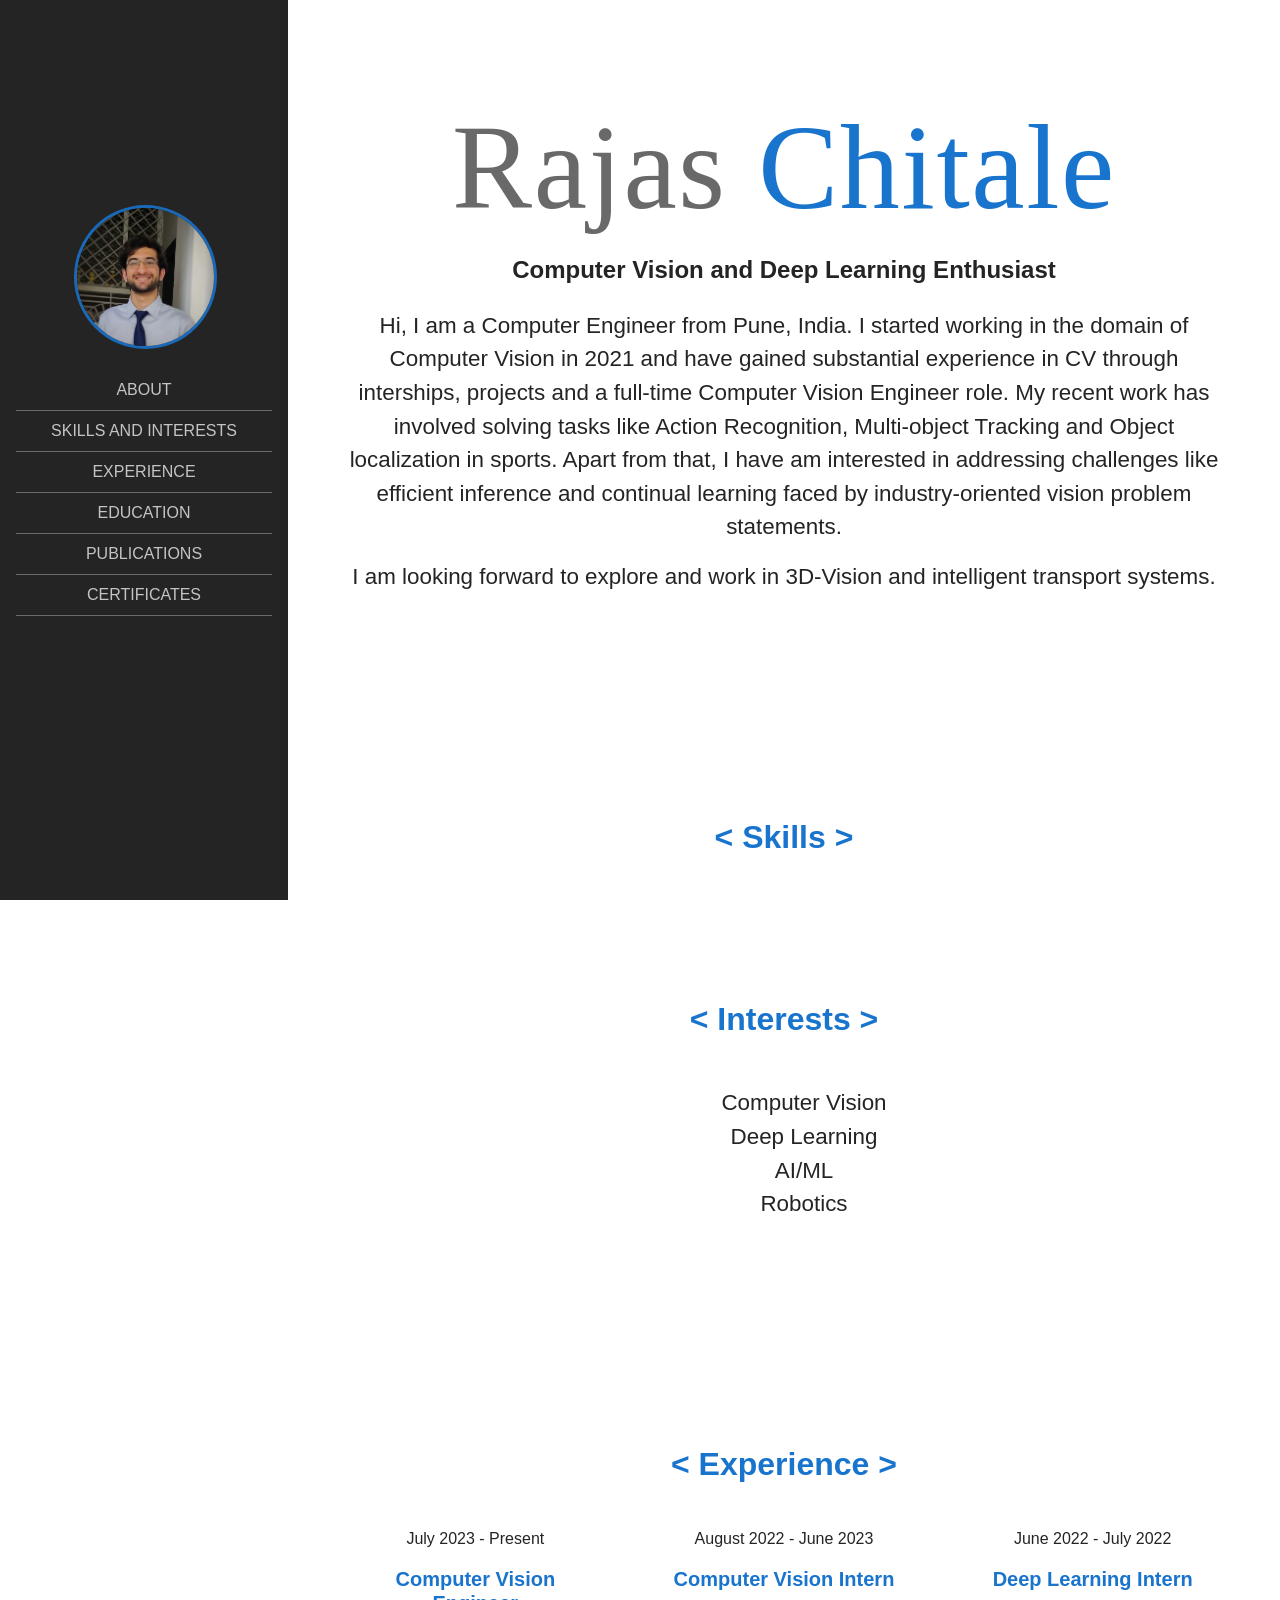
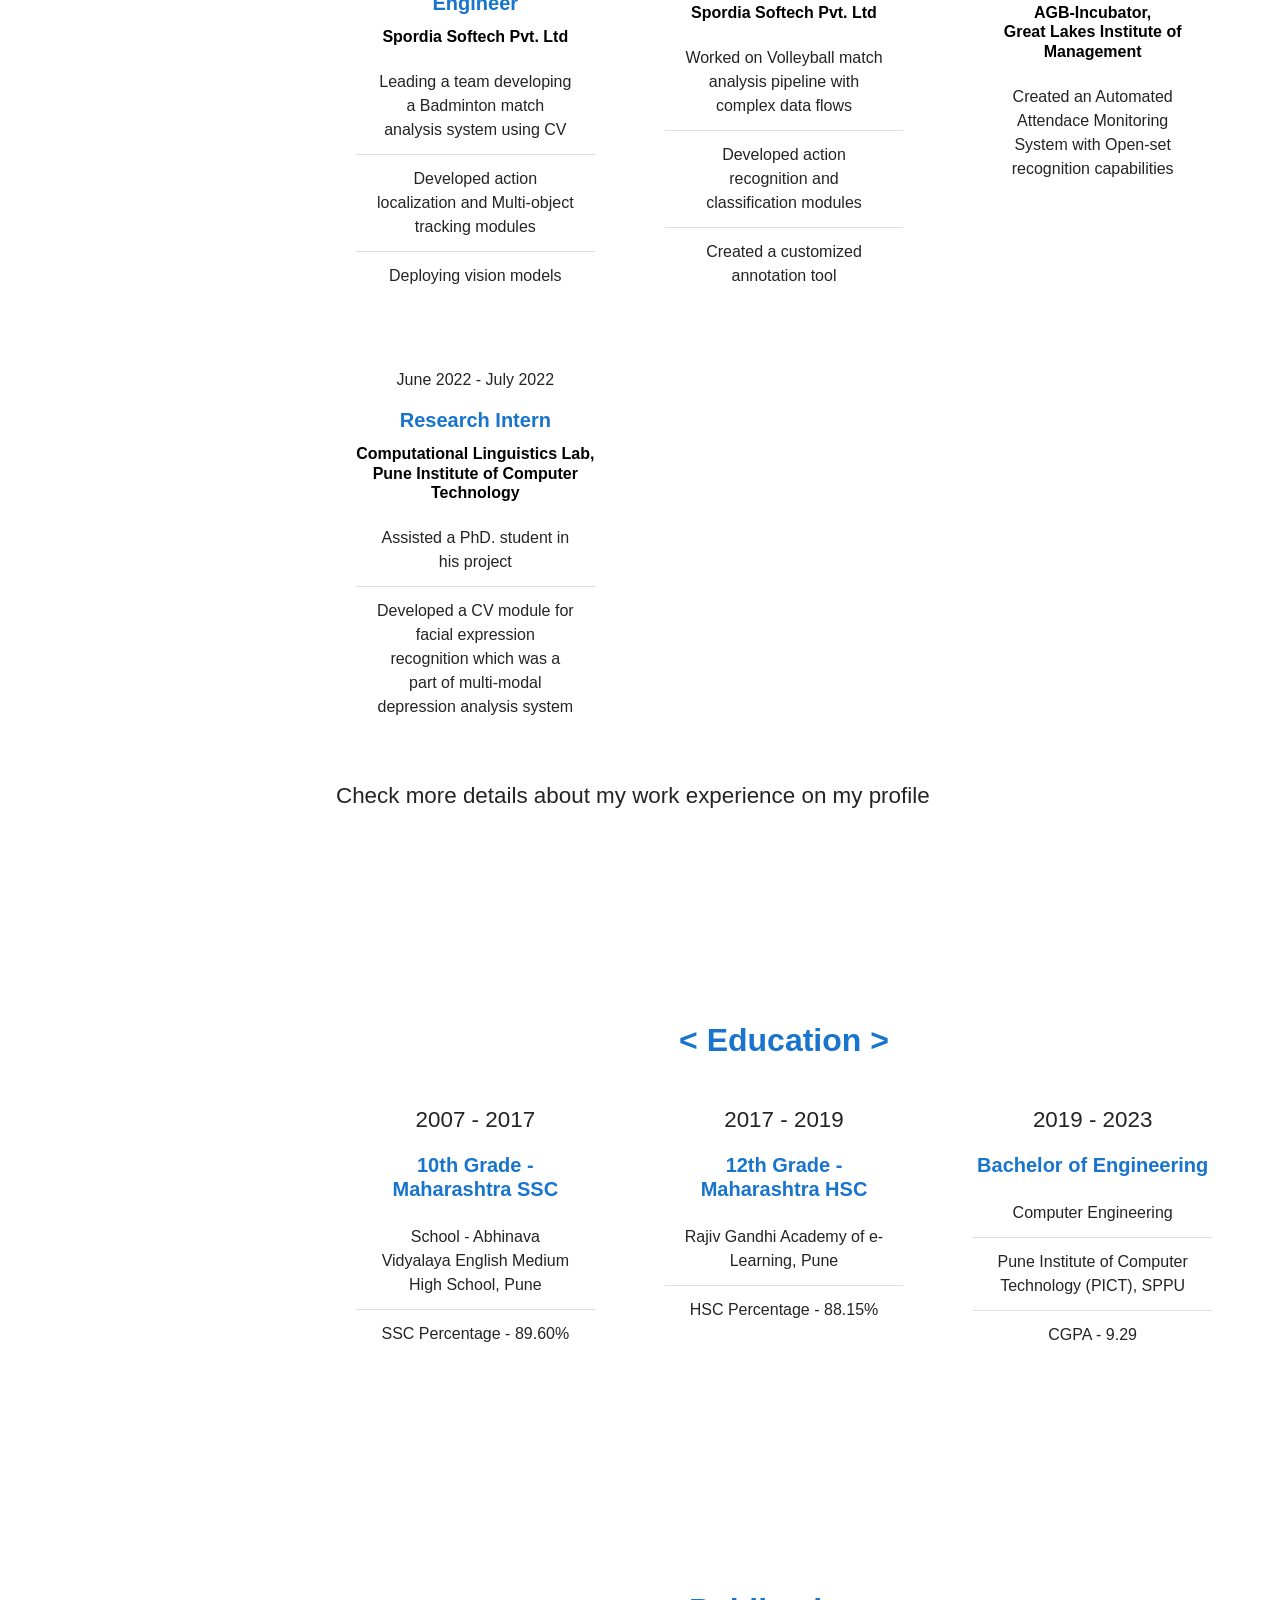
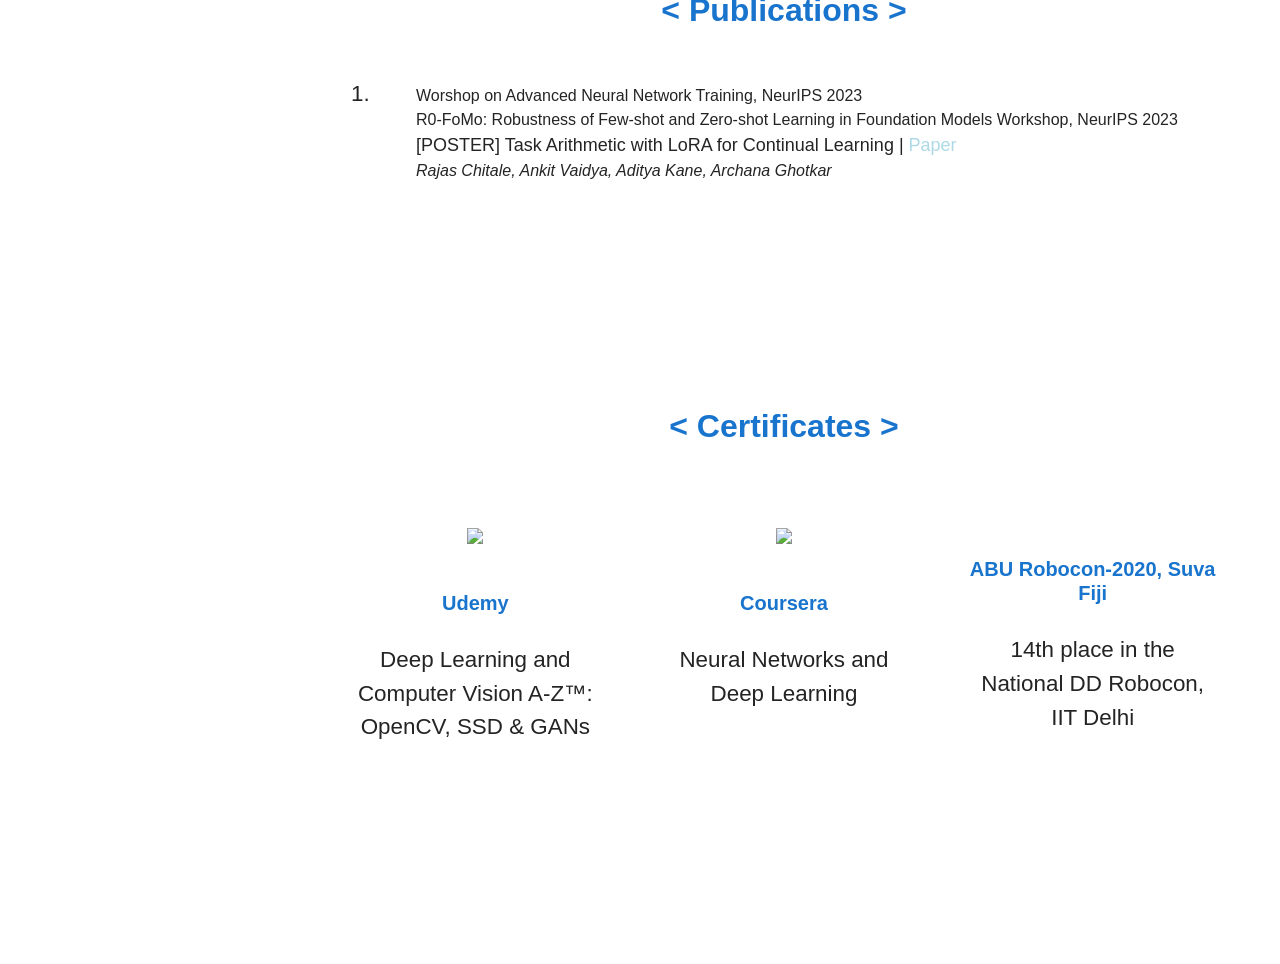
==== commit 884dd340: "update 1.0" ====
--- a/index.html
+++ b/index.html
@@ -85,23 +85,19 @@
             >
           </li>
           <li class="nav-item">
+            <a class="nav-link js-scroll-trigger" href="#publications" rel="noopener"
+              >Publications</a
+            >
+          </li>
+          <li class="nav-item">
             <a class="nav-link js-scroll-trigger" href="#certificates"
               >Certificates</a
             >
           </li>
-
-          <li class="nav-item">
+          <!-- <li class="nav-item">
             <a class="nav-link js-scroll-trigger" href="#contact">Contact</a>
-          </li>
-          <li class="nav-item">
-            <a
-              class="nav-link js-scroll-trigger"
-              href=""
-              target="_blank"
-              rel="noopener"
-              >Blogs and Publications</a
-            >
-          </li>
+          </li> -->
+          
         </ul>
 
         <div>
@@ -150,18 +146,22 @@
             <span class="family-name"> Chitale</span>
           </h1>
           <p class="mobile-profession">
-            Computer Vision and Deep Learninng Enthusiast
+            Computer Vision and Deep Learning Enthusiast
           </p>
           <h4 class="mb-4">
-            Computer Vision and Deep Learninng Enthusiast
+            Computer Vision and Deep Learning Enthusiast
           </h4>
 
           <p class="mb-3">
-            Sed ut perspiciatis unde omnis iste natus error sit voluptatem accusantium doloremque laudantium, totam rem aperiam, eaque ipsa quae ab illo inventore veritatis et quasi architecto beatae vitae dicta sunt explicabo. 
+            Hi, I am a Computer Engineer from Pune, India. 
+            I started working in the domain of Computer Vision in 2021 and have gained substantial experience in CV through interships, projects and a full-time Computer Vision Engineer role.
+            My recent work has involved solving tasks like Action Recognition, Multi-object Tracking and Object localization in sports.
+            Apart from that, I have am interested in addressing challenges like efficient inference and continual learning faced by industry-oriented vision problem statements.  
           </p>
 
           <p>
-            Neque porro quisquam est, qui dolorem ipsum quia dolor sit amet, consectetur, adipisci velit, sed quia non numquam eius modi tempora incidunt ut labore et dolore magnam aliquam quaerat voluptatem. Ut enim ad minima veniam, quis nostrum exercitationem ullam corporis suscipit laboriosam, nisi ut aliquid ex ea commodi consequatur? 
+            I am looking forward to explore and work in 3D-Vision and intelligent transport systems.
+             
           </p>
 
           
@@ -191,17 +191,26 @@
             <li class="list-inline-item">
               <i class="devicon-flutter-plain" title="Flutter"></i>
             </li>
-            <!-- <li class="list-inline-item">
-              <i class="devicon-csharp-plain" title="CSharp"></i>
-            </li> -->
-            <li class="list-inline-item">
-              <i class="devicon-opencv-plain" title="OpenCV"></i>
-            </li>
-            <!-- <li class="list-inline-item">
-              <i class="devicon-bitbucket-plain" title="Bitbucket"></i>
-            </li> -->
+            <li class="list-inline-item">
+              <i class="devicon-opencv-plain-wordmark" title="OpenCV"></i>
+            </li>
             <li class="list-inline-item">
               <i class="devicon-github-plain" title="Github"></i>
+            </li>
+            <li class="list-inline-item">
+              <i class="devicon-amazonwebservices-plain-wordmark" title="AWS"></i>
+            </li>
+            <li class="list-inline-item">
+              <i class="devicon-docker-plain-wordmark" title="AWS"></i>
+            </li>
+            <li class="list-inline-item">
+              <i class="devicon-qt-original" title="AWS"></i>
+            </li>
+            <li class="list-inline-item">
+              <i class="devicon-html5-plain-wordmark" title="AWS"></i>
+            </li>
+            <li class="list-inline-item">
+              <i class="devicon-css3-plain-wordmark" title="AWS"></i>
             </li>
           </ul>
 
@@ -263,8 +272,6 @@
             <li>Deep Learning</li>
             <li>AI/ML</li>
             <li>Robotics</li>
-            <li>Robotics Vision</li>
-            <li>Reading Research papers of new Computer Vision techniques</li>
           </ul>
         </div>
 <!--         <p class="pt-3">
@@ -280,25 +287,26 @@
           <div class="row">
             <div class="col-12 col-md-6 col-lg-4">
               <div class="card mb-5">
-                <img
+                <!-- <img
                   class="card-img-top p-2"
                   src="web-developer.jpg"
                   alt="web-developer"
-                />
+                /> -->
 
                 <div class="card-body pb-0">
-                  <p>January 2017 - Present</p>
-                  <h5 class="card-title">Front End Web Developer</h5>
+                  <p style="font-size: medium;">July 2023 - Present</p>
+                  <h5 class="card-title">Computer Vision Engineer</h5>
+                  <h6 class="card-title">Spordia Softech Pvt. Ltd</h6>
 
                   <ul class="list-group list-group-flush">
                     <li class="list-group-item">
-                      Building responsive websites
-                    </li>
-                    <li class="list-group-item">
-                      Wordpress blogs
-                    </li>
-                    <li class="list-group-item">
-                      Debugging
+                      Leading a team developing a Badminton match analysis system using CV
+                    </li>
+                    <li class="list-group-item">
+                      Developed action localization and Multi-object tracking modules
+                    </li>
+                    <li class="list-group-item">
+                      Deploying vision models
                     </li>
                   </ul>
                 </div>
@@ -307,22 +315,18 @@
 
             <div class="col-12 col-md-6 col-lg-4">
               <div class="card mb-5">
-                <img
-                  class="card-img-top p-2"
-                  src="freelancing.jpg"
-                  alt="freelancing"
-                />
                 <div class="card-body pb-0">
-                  <p>September 2017 - Present</p>
-                  <h5 class="card-title">Front End Developer</h5>
+                  <p style="font-size: medium;">August 2022 - June 2023</p>
+                  <h5 class="card-title">Computer Vision Intern</h5>
+                  <h6 class="card-title">Spordia Softech Pvt. Ltd</h6>
                   <ul class="list-group list-group-flush">
                     <li class="list-group-item">
-                      Creating mobile-friendly business websites
-                    </li>
-                    <li class="list-group-item">
-                      Building online personal pages
-                    </li>
-                    <li class="list-group-item">Customer support</li>
+                      Worked on Volleyball match analysis pipeline with complex data flows
+                    </li>
+                    <li class="list-group-item">
+                      Developed action recognition and classification modules
+                    </li>
+                    <li class="list-group-item">Created a customized annotation tool</li>
                   </ul>
                 </div>
               </div>
@@ -330,22 +334,40 @@
 
             <div class="col-12 col-md-6 col-lg-4">
               <div class="card mb-5">
-                <img class="card-img-top" src="blogging.jpg" alt="blogging" />
+                <!-- <img class="card-img-top" src="blogging.jpg" alt="blogging" /> -->
                 <div class="card-body pb-0">
-                  <p>April 2018 - Present</p>
-                  <h5 class="card-title">IT Blogger</h5>
+                  <p style="font-size: medium;">June 2022 - July 2022</p>
+                  <h5 class="card-title">Deep Learning Intern</h5>
+                  <h6 class="card-title">AGB-Incubator, <br> Great Lakes Institute of Management</h6>
                   <ul class="list-group list-group-flush">
                     <li class="list-group-item">
-                      Creating informative posts for online magazines and
-                      communities
-                    </li>
-                    <li class="list-group-item">
-                      Writing for fun and experience
-                    </li>
+                      Created an Automated Attendace Monitoring System with Open-set recognition capabilities
+                    </li>
+                    
                   </ul>
                 </div>
               </div>
             </div>
+
+            <div class="col-12 col-md-6 col-lg-4">
+              <div class="card mb-5">
+                <!-- <img class="card-img-top" src="blogging.jpg" alt="blogging" /> -->
+                <div class="card-body pb-0">
+                  <p style="font-size: medium;">June 2022 - July 2022</p>
+                  <h5 class="card-title">Research Intern</h5>
+                  <h6 class="card-title">Computational Linguistics Lab, <br>Pune Institute of Computer Technology</h6>
+                  <ul class="list-group list-group-flush">
+                    <li class="list-group-item">
+                      Assisted a PhD. student in his project
+                    </li>
+                    <li class="list-group-item">
+                      Developed a CV module for facial expression recognition which was a part of multi-modal depression analysis system
+                    </li>
+                  </ul>
+                </div>
+              </div>
+            </div>
+
           </div>
         </div>
 
@@ -414,8 +436,8 @@
                 <h5 class="card-title">Bachelor of Engineering</h5>
                 <ul class="list-group list-group-flush">
                   <li class="list-group-item">Computer Engineering</li>
-                  <li class="list-group-item"> Pune Institute of Computer Technology(PICT), SPPU</li>
-                  <li class="list-group-item">CGPA (till Sem 5) - 9.524</li>
+                  <li class="list-group-item"> Pune Institute of Computer Technology (PICT), SPPU</li>
+                  <li class="list-group-item">CGPA - 9.29</li>
                   <!-- <li class="list-group-item">Teamwork</li> -->
                 </ul>
               </div>
@@ -443,6 +465,25 @@
         </div>
       </section>
 
+      <section class="resume-section p-3 p-lg-5" id="publications">
+        <div class="my-auto">
+          <h2 class="mb-5">&lt; Publications &gt;</h2>
+          <div>
+            <ol>
+              <li class="paper">
+                <ul class="nobullets">
+                  <li class="paper-pub">Worshop on Advanced Neural Network Training, NeurIPS 2023</li>
+                  <li class="paper-pub">R0-FoMo: Robustness of Few-shot and Zero-shot Learning in Foundation Models Workshop, NeurIPS 2023</li>
+                  <li class="paper-title"> [POSTER] Task Arithmetic with LoRA for Continual Learning | <a href="">Paper</a></li>
+                  <li class="paper-authors">Rajas Chitale, Ankit Vaidya, Aditya Kane, Archana Ghotkar</li>
+                </ul>
+
+              </li>
+            </ol>
+          </div>
+        </div>
+      </section>
+
       <section class="resume-section p-3 p-lg-5" id="certificates">
         <div class="my-auto">
           <h2 class="mb-5">&lt; Certificates &gt;</h2>
@@ -451,7 +492,7 @@
               <div class="card mb-4">
                 <p class="edu-icons pt-4">
 <!--                   <i class="fas fa-certificate fa-5x"></i> -->
-                  <img src="https://img.icons8.com/external-tal-revivo-shadow-tal-revivo/48/undefined/external-udemycom-is-an-online-learning-and-teaching-platform-logo-shadow-tal-revivo.png"/>
+                  <img src="https://img.icons8.com/external-tal-revivo-shadow-tal-revivo/96/undefined/external-udemycom-is-an-online-learning-and-teaching-platform-logo-shadow-tal-revivo.png"/>
                 </p>
                 <h5 class="pt-4">
                   Udemy
@@ -466,7 +507,8 @@
               <div class="card mb-4">
                 <p class="edu-icons pt-4">
 <!--                   <i class="fas fa-certificate fa-5x"></i> -->
-                  <img src="https://img.icons8.com/ultraviolet/40/undefined/coursera.png"/>
+                  <img src="https://img.icons8.com/ultraviolet/80/undefined/coursera.png"/>
+           
                 </p>
                 <h5 class="pt-4">Coursera</h5>
                 <div class="card-body">
@@ -477,7 +519,7 @@
             <div class="col-12 col-md-6 col-lg-4">
               <div class="card mb-5">
                 <p class="edu-icons pt-4">
-                  <i class="fas fa-solid fa-file-certificate fa-5x"></i>
+                  <i class="fas fa-certificate fa-5x"></i>
 <!--                   <i class="fas fa-award fa-5x"></i> -->
                 </p>
                 <h5 class="pt-4">ABU Robocon-2020, Suva Fiji</h5>
@@ -491,7 +533,7 @@
         </div>
       </section>
 
-      <section class="resume-section p-3 p-lg-5" id="contact">
+      <!-- <section class="resume-section p-3 p-lg-5" id="contact">
         <div class="my-auto">
           <h2 class="mb-3">&lt; Contact &gt;</h2>
 
@@ -501,7 +543,7 @@
                 <i class="fas fa-envelope-open mr-2"></i>rajaschitale@gmail.com</a
               >
             </li>
-            <li><i class="fas fa-mobile-alt mr-2"></i>+91 9765453841</li>
+             <li><i class="fas fa-mobile-alt mr-2"></i>+91 9765453841</li>
             <li><i class="fas fa-map-marker-alt mr-2"></i>Pune, India</li>
           </ul>
 
@@ -548,7 +590,7 @@
             <button type="submit" class="btn btn-submit">Submit</button>
           </form>
         </div>
-      </section>
+      </section> -->
     </div>
 
     <!-- Bootstrap core JavaScript -->
--- a/style.css
+++ b/style.css
@@ -0,0 +1,266 @@
+body {
+  box-sizing: border-box;
+  font-family: "Barlow Condensed", sans-serif;
+  color: #242424;
+  width: 100%;
+  background-color: white;
+  text-align: center;
+  font-size: 1.4rem;
+}
+
+.navbar {
+  background-color: #242424;
+}
+
+h2,
+h5,
+h6,
+#sideNav,
+.family-name,
+.fa-user-tag,
+.list-inline-item i:hover,
+.linkedin-link a {
+  color: #1874cd;
+}
+
+h2,
+h4,
+h5,
+h6,
+#sideNav {
+  font-family: "Poppins", sans-serif;
+  font-weight: 700;
+}
+
+h1,
+.mobile-name {
+  font-family: "Just Another Hand", cursive;
+  font-size: 7.5rem;
+  letter-spacing: 0.1rem;
+}
+
+h1,
+.mobile-name,
+.edu-icons {
+  color: #696969;
+}
+
+.list-social-icons a,
+a:hover,
+a:focus {
+  color: #c4c4c4;
+}
+
+.list-social-icons {
+  font-size: 1.5rem;
+}
+
+.list-icons {
+  font-size: 3rem;
+}
+
+.list-social-icons a:hover,
+#sideNav .navbar-nav .nav-item a:hover,
+.nav-link a:hover,
+a {
+  color: #add8e6;
+  transition: all 0.2s ease-in-out;
+}
+
+.navbar-nav .nav-item .nav-link {
+  font-weight: 500;
+  text-transform: uppercase;
+  font-size: 1rem;
+  color: #c4c4c4;
+}
+
+.nav-item {
+  border-bottom: 0.1rem groove #696969;
+}
+
+.navbar-nav:first-child {
+  border-top: 0.1rem groove #696969;
+}
+
+h6.card-title {
+  color: #000;
+}
+
+.list-group-item{
+  font-size: medium;
+}
+
+ul.nobullets{
+  list-style-type: none;
+  text-align: left;
+}
+
+li.paper-title{
+  font-family: 'Segoe UI', Tahoma, Geneva, Verdana, sans-serif;
+  font-size: large;
+}
+
+li.paper-authors{
+  font-size: medium;
+  font-style: italic;
+  font-family: 'Segoe UI', Tahoma, Geneva, Verdana, sans-serif;
+}
+
+li.paper-pub{
+  font-size: medium;
+  /* font-style: italic; */
+  font-family: 'Segoe UI', Tahoma, Geneva, Verdana, sans-serif;
+}
+
+
+#mail-address a {
+  color: #242424;
+}
+
+.fa-ul {
+  margin-left: 0rem;
+}
+
+.form-group {
+  padding-left: 0;
+}
+
+.progress-bar,
+.btn {
+  background-image: linear-gradient(
+    to right,
+    #bfefff,
+    #8dd2f3,
+    #5fb4e8,
+    #3594dc,
+    #1874cd
+  );
+}
+
+.btn {
+  font-weight: 700;
+  letter-spacing: 0.1rem;
+  color: white;
+  width: 50%;
+  border: none;
+}
+
+.card {
+  border: none;
+}
+
+button:focus,
+button:active {
+  outline: solid #add8e6 2px;
+}
+
+@media (min-width: 320px) and (max-width: 992px) {
+  h1,
+  h4 {
+    font-size: 5rem;
+    display: none;
+  }
+
+  .mobile-img {
+    height: 150px;
+    width: 150px;
+    border: solid whitesmoke 5px;
+    border-radius: 100%;
+  }
+
+  .mobile-name {
+    font-size: 3rem;
+  }
+
+  .mobile-profession {
+    font-size: 1.5rem;
+    font-weight: 700;
+  }
+
+  .resume-section {
+    padding-top: 7rem !important;
+    min-height: 100vh;
+  }
+
+  .linkedin-link {
+    text-align: center !important;
+  }
+}
+
+.contact-form {
+  flex-direction: column;
+  display: flex;
+  justify-content: center;
+  align-items: center;
+}
+
+.mobile-name {
+  font-size: 3rem;
+}
+
+#skill-bars {
+  width: 75%;
+  margin: 0 auto;
+}
+
+.form-group {
+  width: 50%;
+}
+
+@media (min-width: 320px) and (max-width: 768px) {
+  #skill-bars {
+    width: 100%;
+    margin: 0 auto;
+  }
+  .form-group {
+    width: 100%;
+  }
+}
+
+@media (min-width: 992px) {
+  body {
+    padding-top: 0;
+    padding-left: 18rem;
+  }
+  .resume-section {
+    padding-top: 3rem !important;
+    padding-bottom: 10rem !important;
+  }
+
+  #sideNav {
+    text-align: center;
+    display: flex;
+    flex-direction: column;
+    width: 18rem;
+    height: 100vh;
+  }
+  .navbar-brand {
+    display: flex;
+    margin: auto auto 0;
+    padding: 0.3rem;
+  }
+ .navbar-brand .img-profile {
+    max-width: 9rem;
+    max-height: 9rem;
+    border: 0.2rem solid #1873cde0;
+    border-radius: 100%;
+  }
+.navbar-collapse {
+    display: flex;
+    flex-direction: column;
+    flex-grow: 0;
+    width: 100%;
+    margin-bottom: auto;
+  }
+  .navbar-collapse .navbar-nav {
+    width: 100%;
+  }
+  .navbar-nav:first-child {
+    border-top: none;
+  }
+
+  .mobile-name,
+  .mobile-profession {
+    display: none;
+  }
+}
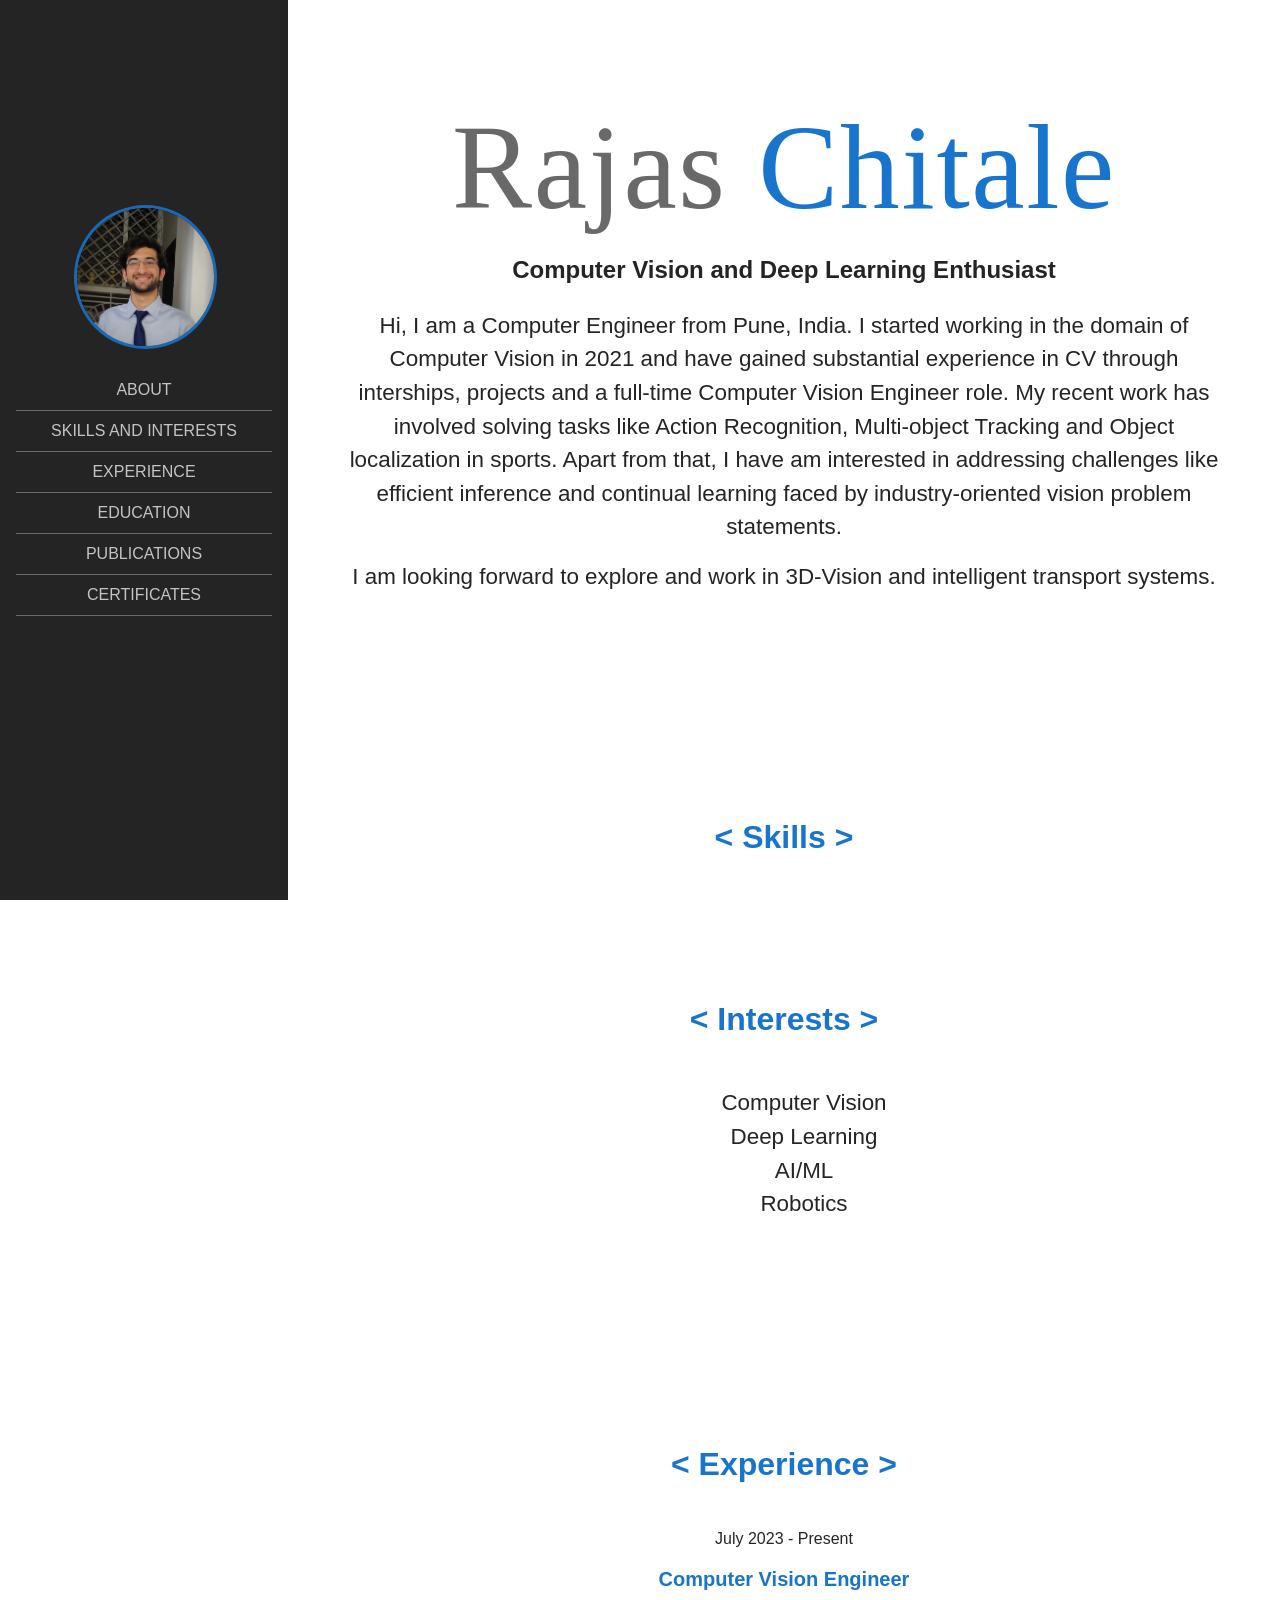
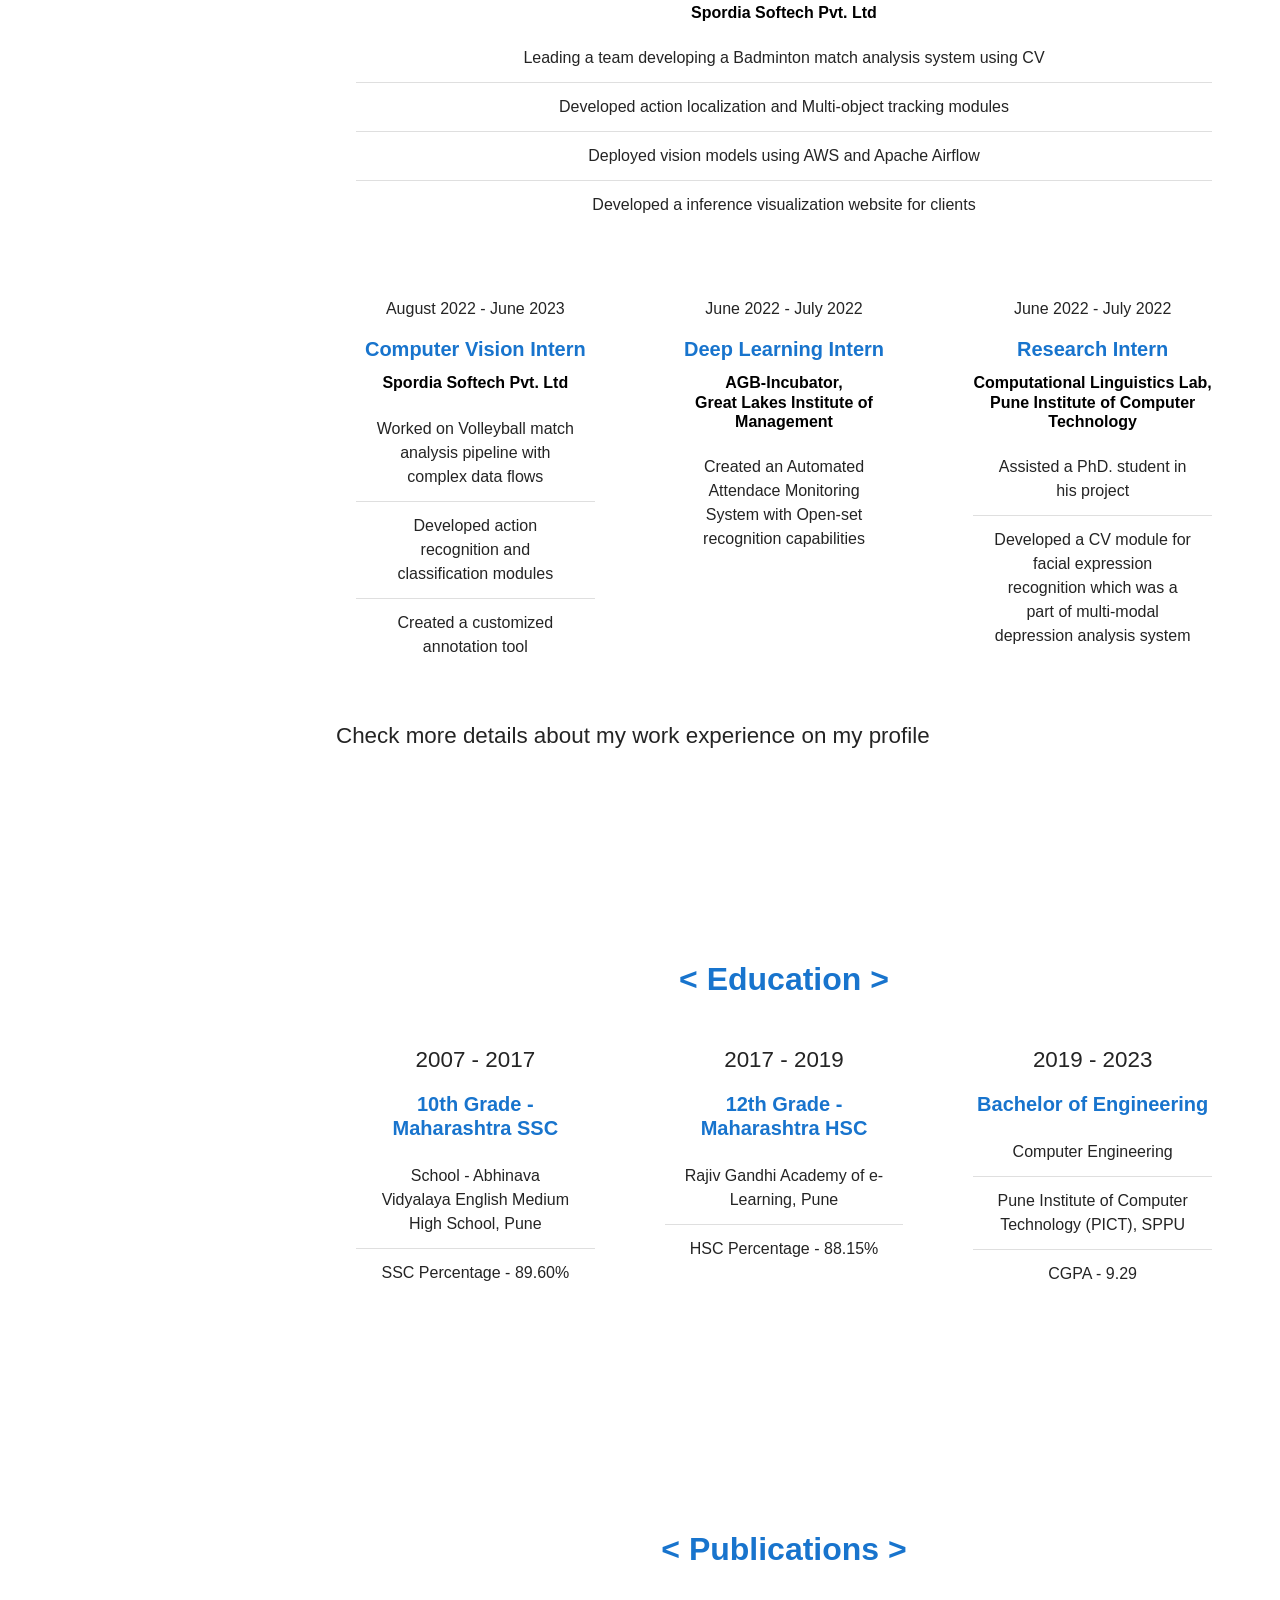
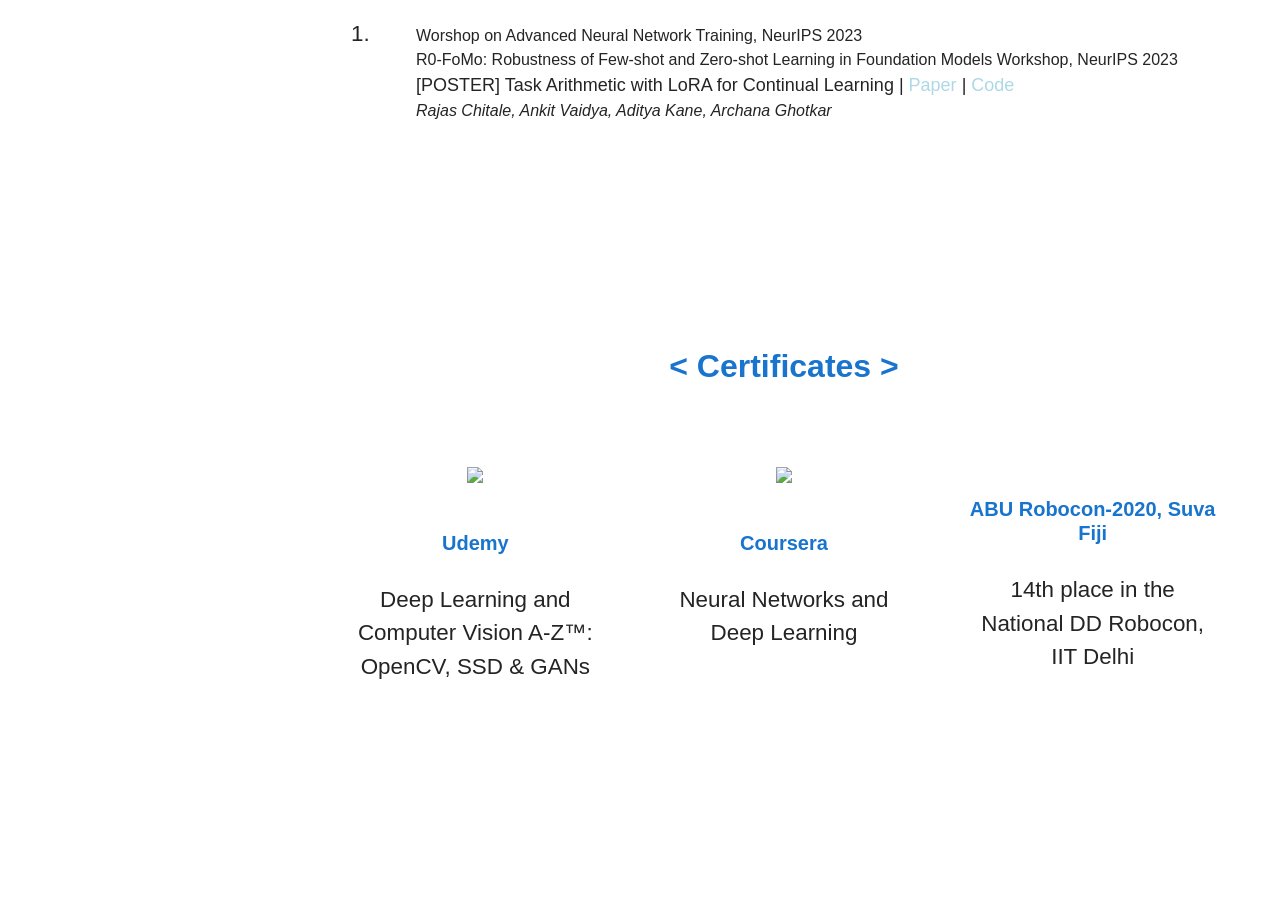
==== commit 763a5012: "Added arxiv link for publication" ====
--- a/index.html
+++ b/index.html
@@ -285,7 +285,7 @@
 
         <div class="my-auto">
           <div class="row">
-            <div class="col-12 col-md-6 col-lg-4">
+            <div class="col-12 col-md-6 col-lg-12">
               <div class="card mb-5">
                 <!-- <img
                   class="card-img-top p-2"
@@ -306,7 +306,10 @@
                       Developed action localization and Multi-object tracking modules
                     </li>
                     <li class="list-group-item">
-                      Deploying vision models
+                      Deployed vision models using AWS and Apache Airflow
+                    </li>
+                    <li class="list-group-item">
+                      Developed a inference visualization website for clients
                     </li>
                   </ul>
                 </div>
@@ -474,7 +477,7 @@
                 <ul class="nobullets">
                   <li class="paper-pub">Worshop on Advanced Neural Network Training, NeurIPS 2023</li>
                   <li class="paper-pub">R0-FoMo: Robustness of Few-shot and Zero-shot Learning in Foundation Models Workshop, NeurIPS 2023</li>
-                  <li class="paper-title"> [POSTER] Task Arithmetic with LoRA for Continual Learning | <a href="">Paper</a></li>
+                  <li class="paper-title"> [POSTER] Task Arithmetic with LoRA for Continual Learning | <a href="https://arxiv.org/abs/2311.02428" target="_blank">Paper</a> | <a href="https://github.com/ankit-vaidya19/TA_for_CL" target="_blank">Code</a></li>
                   <li class="paper-authors">Rajas Chitale, Ankit Vaidya, Aditya Kane, Archana Ghotkar</li>
                 </ul>
 
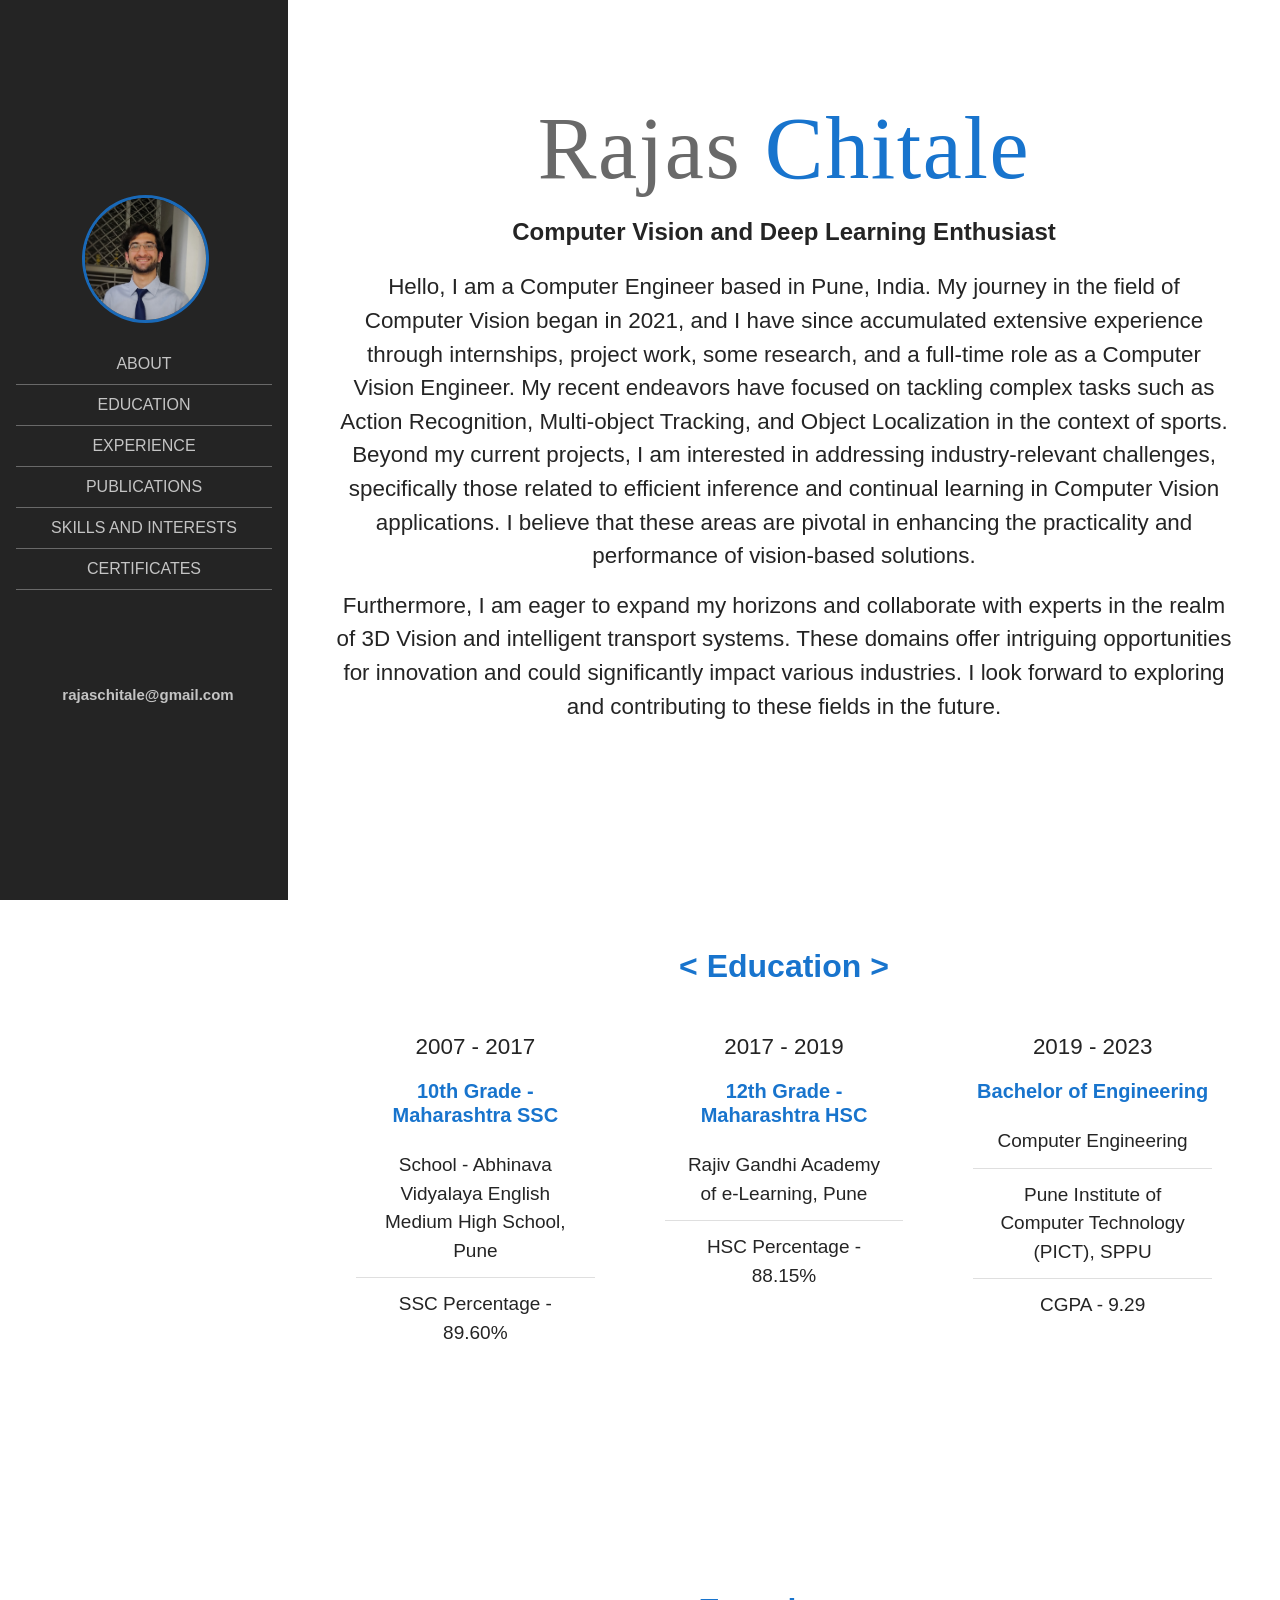
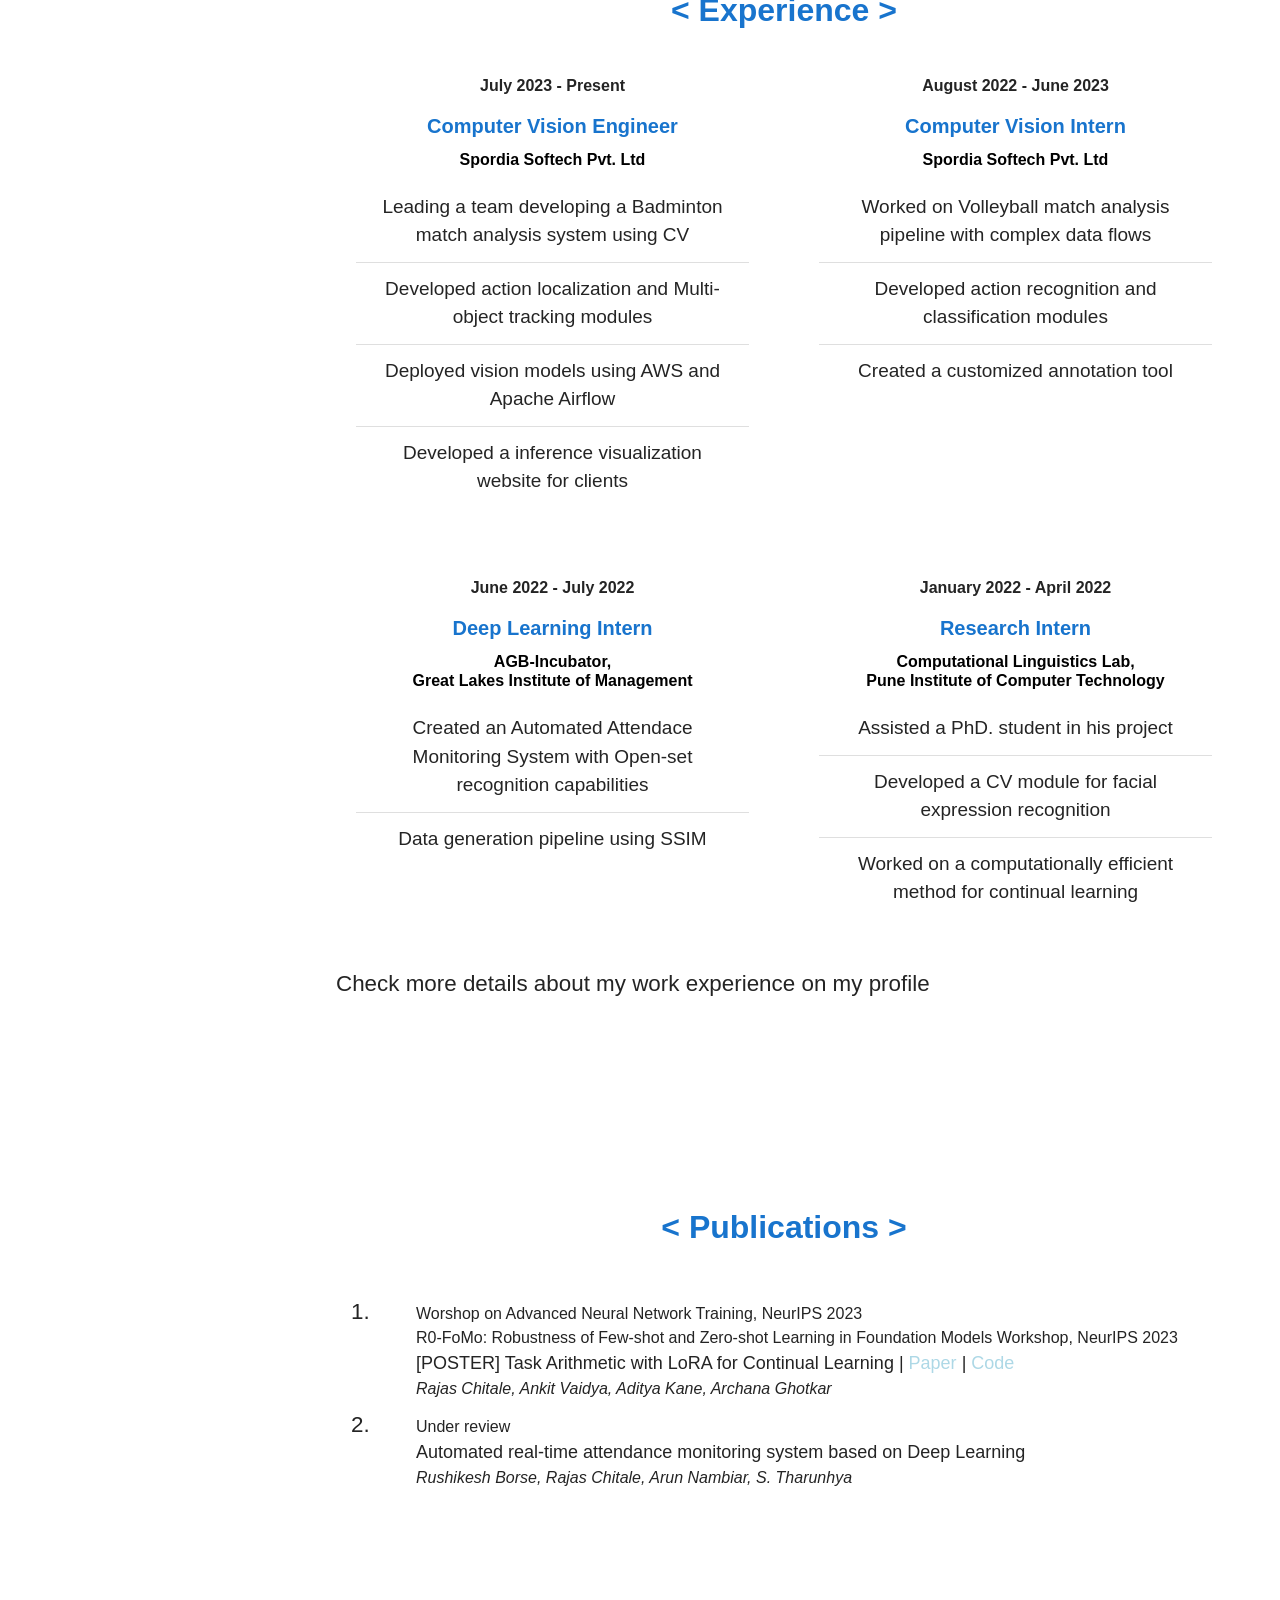
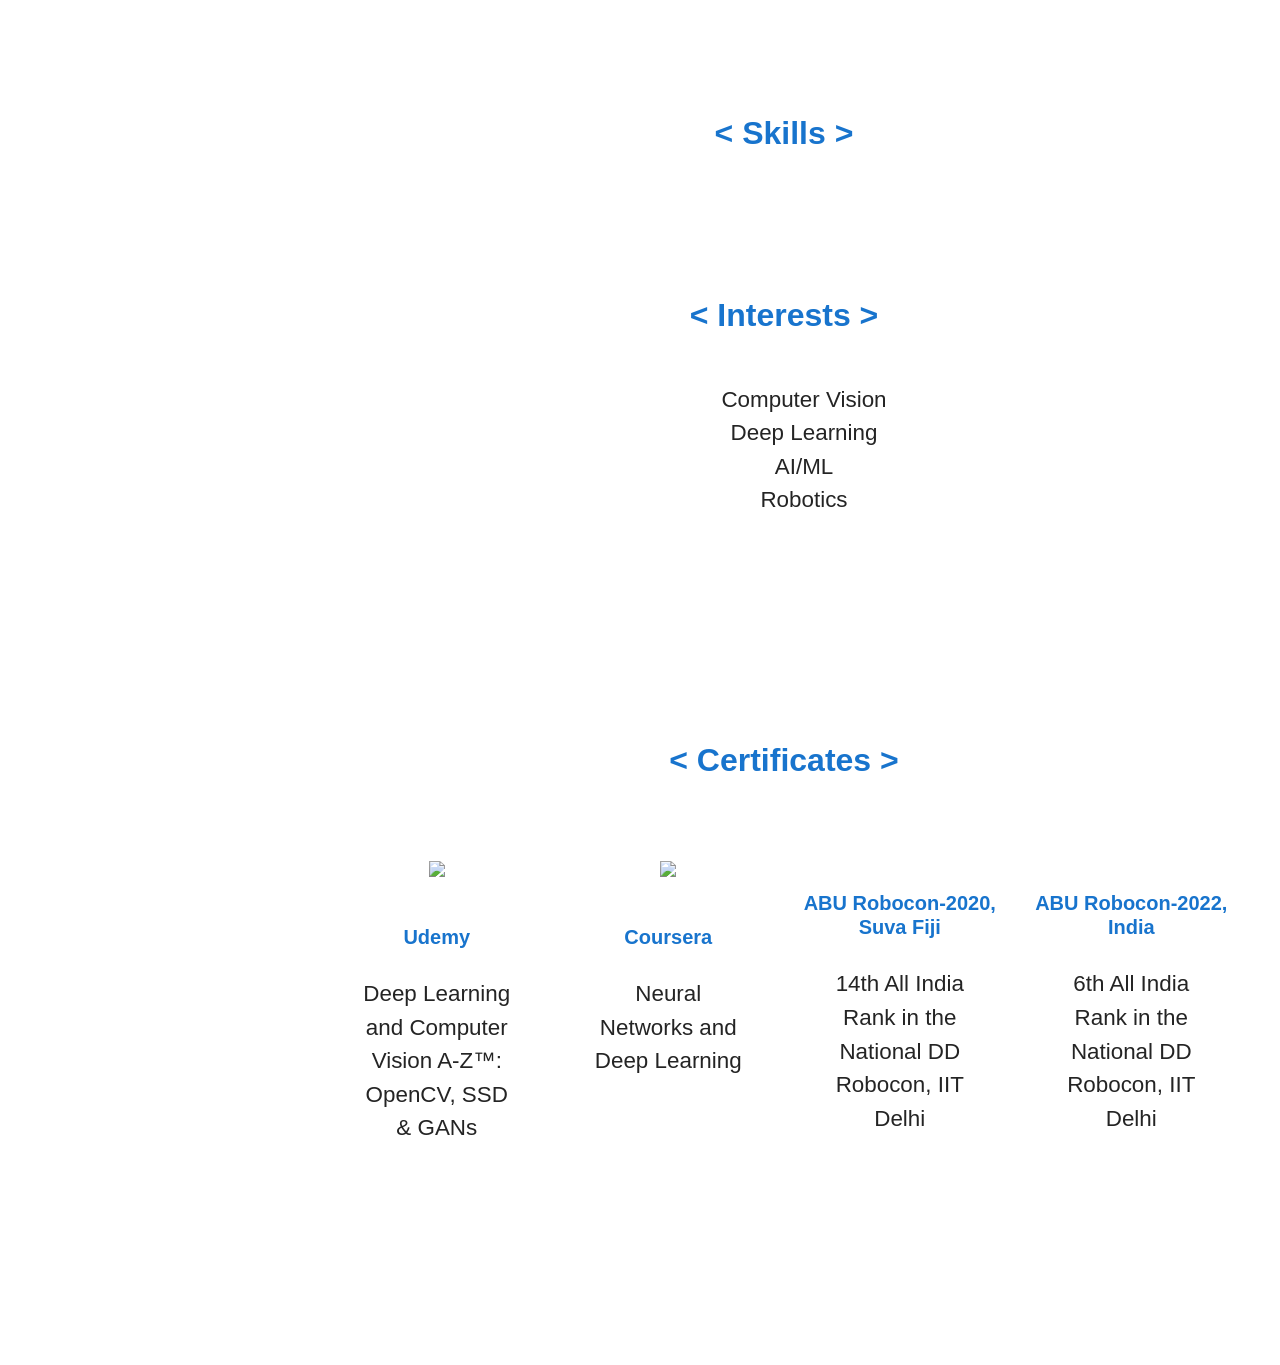
==== commit a83f877b: "Updated some data" ====
--- a/index.html
+++ b/index.html
@@ -72,27 +72,19 @@
             <a class="nav-link js-scroll-trigger" href="#about">About</a>
           </li>
           <li class="nav-item">
+            <a class="nav-link js-scroll-trigger" href="#education">Education</a>
+          </li>
+          <li class="nav-item">
+            <a class="nav-link js-scroll-trigger" href="#experience">Experience</a>
+          </li>
+          <li class="nav-item">
+            <a class="nav-link js-scroll-trigger" href="#publications" rel="noopener">Publications</a>
+          </li>
+          <li class="nav-item">
             <a class="nav-link js-scroll-trigger" href="#skills">Skills and Interests</a>
           </li>
           <li class="nav-item">
-            <a class="nav-link js-scroll-trigger" href="#experience"
-              >Experience</a
-            >
-          </li>
-          <li class="nav-item">
-            <a class="nav-link js-scroll-trigger" href="#education"
-              >Education</a
-            >
-          </li>
-          <li class="nav-item">
-            <a class="nav-link js-scroll-trigger" href="#publications" rel="noopener"
-              >Publications</a
-            >
-          </li>
-          <li class="nav-item">
-            <a class="nav-link js-scroll-trigger" href="#certificates"
-              >Certificates</a
-            >
+            <a class="nav-link js-scroll-trigger" href="#certificates">Certificates</a>
           </li>
           <!-- <li class="nav-item">
             <a class="nav-link js-scroll-trigger" href="#contact">Contact</a>
@@ -112,6 +104,12 @@
             <li class="list-inline-item">
               <a href="https://github.com/rajas1310" target="_blank" rel="noopener">
                 <i class="fab fa-github"></i>
+              </a>
+            </li>
+            <li id="list-inline-item">
+              <a href="mailto:rajaschitale@gmail.com" style="font-size: 15px;"> 
+                <!-- rajaschitale@gmail.com -->
+                <i class="fas fa-envelope-open mr-2"></i>rajaschitale@gmail.com
               </a>
             </li>
 <!--             <li class="list-inline-item">
@@ -153,15 +151,18 @@
           </h4>
 
           <p class="mb-3">
-            Hi, I am a Computer Engineer from Pune, India. 
-            I started working in the domain of Computer Vision in 2021 and have gained substantial experience in CV through interships, projects and a full-time Computer Vision Engineer role.
-            My recent work has involved solving tasks like Action Recognition, Multi-object Tracking and Object localization in sports.
-            Apart from that, I have am interested in addressing challenges like efficient inference and continual learning faced by industry-oriented vision problem statements.  
+           Hello, I am a Computer Engineer based in Pune, India.
+           My journey in the field of Computer Vision began in 2021, and I have since accumulated extensive experience through internships, project work, some research, and a full-time role as a Computer Vision Engineer.
+           My recent endeavors have focused on tackling complex tasks such as Action Recognition, Multi-object Tracking, and Object Localization in the context of sports.
+           Beyond my current projects, I am interested in addressing industry-relevant challenges, specifically those related to efficient inference and continual learning in Computer Vision applications.
+           I believe that these areas are pivotal in enhancing the practicality and performance of vision-based solutions.
+
           </p>
 
           <p>
-            I am looking forward to explore and work in 3D-Vision and intelligent transport systems.
-             
+            Furthermore, I am eager to expand my horizons and collaborate with experts in the realm of 3D Vision and intelligent transport systems.
+            These domains offer intriguing opportunities for innovation and could significantly impact various industries. 
+            I look forward to exploring and contributing to these fields in the future.
           </p>
 
           
@@ -172,120 +173,97 @@
         </div>
       </section>
 
-      <section class="resume-section p-3 p-lg-5" id="skills">
-        <h2 class="mb-5">&lt; Skills &gt;</h2>
-        <div class="my-auto">
-          <ul class="list-inline list-icons mb-4">
-            <li class="list-inline-item">
-              <i class="devicon-tensorflow-original" title="Tensorflow"></i>
-            </li>
-            <li class="list-inline-item">
-              <i class="devicon-pytorch-original" title="Pytorch"></i>
-            </li>
-            <li class="list-inline-item">
-              <i class="devicon-python-plain" title="Python"></i>
-            </li>
-            <li class="list-inline-item">
-              <i class="devicon-cplusplus-plain" title="C++"></i>
-            </li>
-            <li class="list-inline-item">
-              <i class="devicon-flutter-plain" title="Flutter"></i>
-            </li>
-            <li class="list-inline-item">
-              <i class="devicon-opencv-plain-wordmark" title="OpenCV"></i>
-            </li>
-            <li class="list-inline-item">
-              <i class="devicon-github-plain" title="Github"></i>
-            </li>
-            <li class="list-inline-item">
-              <i class="devicon-amazonwebservices-plain-wordmark" title="AWS"></i>
-            </li>
-            <li class="list-inline-item">
-              <i class="devicon-docker-plain-wordmark" title="AWS"></i>
-            </li>
-            <li class="list-inline-item">
-              <i class="devicon-qt-original" title="AWS"></i>
-            </li>
-            <li class="list-inline-item">
-              <i class="devicon-html5-plain-wordmark" title="AWS"></i>
-            </li>
-            <li class="list-inline-item">
-              <i class="devicon-css3-plain-wordmark" title="AWS"></i>
-            </li>
-          </ul>
-
-<!--            <div id="skill-bars">
-            <p class="text-left">HTML5 - 97%</p>
-
-            <div class="progress mb-2" style="height: 1.5rem;">
-              <div
-                class="progress-bar"
-                role="progressbar"
-                aria-valuenow="97"
-                aria-valuemin="0"
-                aria-valuemax="100"
-                style="width: 97%"
-              ></div>
-            </div>
-            <p class="text-left">CSS3 - 94%</p>
-
-            <div class="progress mb-2" style="height: 1.5rem;">
-              <div
-                class="progress-bar"
-                role="progressbar"
-                aria-valuenow="94"
-                aria-valuemin="0"
-                aria-valuemax="100"
-                style="width: 94%"
-              ></div> 
-            </div>
-            <p class="text-left">JavaScript - 86%</p>
-
-            <div class="progress mb-2" style="height: 1.5rem;">
-              <div
-                class="progress-bar"
-                role="progressbar"
-                aria-valuenow="86"
-                aria-valuemin="0"
-                aria-valuemax="100"
-                style="width: 86%"
-              ></div>
-            </div>
-            <p class="text-left">Bootstrap 4 - 90%</p>
-
-            <div class="progress mb-5" style="height: 1.5rem;">
-              <div
-                class="progress-bar"
-                role="progressbar"
-                aria-valuenow="90"
-                aria-valuemin="0"
-                aria-valuemax="100"
-                style="width: 90%"
-              ></div>
-            </div> 
-          </div> -->
-        </div>
-        <h2 class="mb-5">&lt; Interests &gt;</h2>
-        <div class = "my-auto">
-          <ul style="list-style-type:none;">
-            <li>Computer Vision</li>
-            <li>Deep Learning</li>
-            <li>AI/ML</li>
-            <li>Robotics</li>
-          </ul>
-        </div>
-<!--         <p class="pt-3">
-          <i class="fas fa-user-tag"></i> #Organization
-          #TimeManagement #Communication
-        </p> -->
-      </section>
+      
+
+          <section class="resume-section p-3 p-lg-5" id="education">
+            <h2 class="mb-4">&lt; Education &gt;</h2>
+    
+            <div class="row">
+              
+              <div class="col-12 col-md-6 col-lg-4">
+                <div class="card mb-4">
+                  <div class="edu-icons">
+    <!--                 <i class="fas fa-university fa-5x"></i> -->
+                    <i class="fas fa-solid fa-school fa-5x"></i>
+                  </div>
+                  <div class="card-body pb-0">
+                    <p>2007 - 2017</p>
+                    <h5 class="card-title">10th Grade - Maharashtra SSC</h5>
+                    <ul class="list-group list-group-flush">
+                      <li class="list-group-item">School - Abhinava Vidyalaya English Medium High School, Pune</li>
+                      <li class="list-group-item">SSC Percentage - 89.60%</li>
+                      <!-- <li class="list-group-item">jQuery</li> -->
+                      <!-- <li class="list-group-item">Teamwork</li> -->
+                    </ul>
+                  </div>
+                </div>
+              </div>
+              
+              <div class="col-12 col-md-6 col-lg-4">
+                <div class="card mb-4">
+                  <div class="edu-icons">
+                    <i class="fas fa-university fa-5x"></i>
+                  </div>
+                  <div class="card-body pb-0">
+                    <p>2017 - 2019</p>
+                    <h5 class="card-title">12th Grade - Maharashtra HSC</h5>
+                    <ul class="list-group list-group-flush">
+                      <li class="list-group-item">Rajiv Gandhi Academy of e-Learning, Pune </li>
+                      <li class="list-group-item">HSC Percentage - 88.15%</li>
+                      <!-- <li class="list-group-item">jQuery</li> -->
+                      <!-- <li class="list-group-item">CSS Animation</li> -->
+                      <!-- <li class="list-group-item">Bootstrap 4</li> -->
+                    </ul>
+                  </div>
+                </div>
+              </div>
+              
+              <div class="col-12 col-md-6 col-lg-4">
+                <div class="card mb-4">
+                  <div class="edu-icons">
+                    <i class="fas fa-graduation-cap fa-5x edu-icons"></i>
+                  </div>
+                  <div class="card-body pb-0">
+                    <p>2019 - 2023</p>
+                    <h5 class="card-title">Bachelor of Engineering</h5>
+                    <ul class="list-group list-group-flush">
+                      <li class="list-group-item">Computer Engineering</li>
+                      <li class="list-group-item"> Pune Institute of Computer Technology (PICT), SPPU</li>
+                      <li class="list-group-item">CGPA - 9.29</li>
+                      <!-- <li class="list-group-item">Teamwork</li> -->
+                    </ul>
+                  </div>
+                </div>
+              </div>
+    <!--  WHILE ADDING THE MASTER'S DEGREE CHANGE col-lg-4 TO col-lg-3 IN ALL THE ABOVE COLUMNS OF THE Education SECTION        -->
+    <!--           <div class="col-12 col-md-6 col-lg-3">       
+                <div class="card mb-4">
+                  <div class="edu-icons">
+                    <i class="fas fa-graduation-cap fa-5x edu-icons"></i>
+                  </div>
+                  <div class="card-body pb-0">
+                    <p>2019 - 2023</p>
+                    <h5 class="card-title">Master of Science</h5>
+                    <ul class="list-group list-group-flush">
+                      <li class="list-group-item">HTML5 & CSS3</li>
+                      <li class="list-group-item">JavaScript</li>
+                      <li class="list-group-item">jQuery</li>
+                      <li class="list-group-item">Teamwork</li>
+                    </ul>
+                  </div>
+                </div>
+              </div> -->
+              
+            </div>
+          </section>
+    
 
       <section class="resume-section p-3 p-lg-5" id="experience">
         <h2 class="mb-4">&lt; Experience &gt;</h2>
 
         <div class="my-auto">
           <div class="row">
-            <div class="col-12 col-md-6 col-lg-12">
+            <div class="col-12 col-md-6 col-lg-6">
               <div class="card mb-5">
                 <!-- <img
                   class="card-img-top p-2"
@@ -294,7 +272,7 @@
                 /> -->
 
                 <div class="card-body pb-0">
-                  <p style="font-size: medium;">July 2023 - Present</p>
+                  <p style="font-size: medium; font-weight: bold;">July 2023 - Present</p>
                   <h5 class="card-title">Computer Vision Engineer</h5>
                   <h6 class="card-title">Spordia Softech Pvt. Ltd</h6>
 
@@ -316,10 +294,10 @@
               </div>
             </div>
 
-            <div class="col-12 col-md-6 col-lg-4">
+            <div class="col-12 col-md-6 col-lg-6">
               <div class="card mb-5">
                 <div class="card-body pb-0">
-                  <p style="font-size: medium;">August 2022 - June 2023</p>
+                  <p style="font-size: medium; font-weight: bold;">August 2022 - June 2023</p>
                   <h5 class="card-title">Computer Vision Intern</h5>
                   <h6 class="card-title">Spordia Softech Pvt. Ltd</h6>
                   <ul class="list-group list-group-flush">
@@ -334,29 +312,31 @@
                 </div>
               </div>
             </div>
-
-            <div class="col-12 col-md-6 col-lg-4">
+            
+            <div class="col-12 col-md-6 col-lg-6">
               <div class="card mb-5">
                 <!-- <img class="card-img-top" src="blogging.jpg" alt="blogging" /> -->
                 <div class="card-body pb-0">
-                  <p style="font-size: medium;">June 2022 - July 2022</p>
+                  <p style="font-size: medium; font-weight: bold;">June 2022 - July 2022</p>
                   <h5 class="card-title">Deep Learning Intern</h5>
                   <h6 class="card-title">AGB-Incubator, <br> Great Lakes Institute of Management</h6>
                   <ul class="list-group list-group-flush">
                     <li class="list-group-item">
                       Created an Automated Attendace Monitoring System with Open-set recognition capabilities
                     </li>
-                    
+                    <li class="list-group-item">
+                      Data generation pipeline using SSIM
+                    </li>
                   </ul>
                 </div>
               </div>
             </div>
 
-            <div class="col-12 col-md-6 col-lg-4">
+            <div class="col-12 col-md-6 col-lg-6">
               <div class="card mb-5">
                 <!-- <img class="card-img-top" src="blogging.jpg" alt="blogging" /> -->
                 <div class="card-body pb-0">
-                  <p style="font-size: medium;">June 2022 - July 2022</p>
+                  <p style="font-size: medium; font-weight: bold;">January 2022 - April 2022</p>
                   <h5 class="card-title">Research Intern</h5>
                   <h6 class="card-title">Computational Linguistics Lab, <br>Pune Institute of Computer Technology</h6>
                   <ul class="list-group list-group-flush">
@@ -364,7 +344,10 @@
                       Assisted a PhD. student in his project
                     </li>
                     <li class="list-group-item">
-                      Developed a CV module for facial expression recognition which was a part of multi-modal depression analysis system
+                      Developed a CV module for facial expression recognition
+                    </li>
+                    <li class="list-group-item">
+                      Worked on a computationally efficient method for continual learning
                     </li>
                   </ul>
                 </div>
@@ -383,88 +366,6 @@
             ><i class="fab fa-linkedin"></i
           ></a>
           profile
-        </div>
-      </section>
-
-      <section class="resume-section p-3 p-lg-5" id="education">
-        <h2 class="mb-4">&lt; Education &gt;</h2>
-
-        <div class="row">
-          
-          <div class="col-12 col-md-6 col-lg-4">
-            <div class="card mb-4">
-              <div class="edu-icons">
-<!--                 <i class="fas fa-university fa-5x"></i> -->
-                <i class="fas fa-solid fa-school fa-5x"></i>
-              </div>
-              <div class="card-body pb-0">
-                <p>2007 - 2017</p>
-                <h5 class="card-title">10th Grade - Maharashtra SSC</h5>
-                <ul class="list-group list-group-flush">
-                  <li class="list-group-item">School - Abhinava Vidyalaya English Medium High School, Pune</li>
-                  <li class="list-group-item">SSC Percentage - 89.60%</li>
-                  <!-- <li class="list-group-item">jQuery</li> -->
-                  <!-- <li class="list-group-item">Teamwork</li> -->
-                </ul>
-              </div>
-            </div>
-          </div>
-          
-          <div class="col-12 col-md-6 col-lg-4">
-            <div class="card mb-4">
-              <div class="edu-icons">
-                <i class="fas fa-university fa-5x"></i>
-              </div>
-              <div class="card-body pb-0">
-                <p>2017 - 2019</p>
-                <h5 class="card-title">12th Grade - Maharashtra HSC</h5>
-                <ul class="list-group list-group-flush">
-                  <li class="list-group-item">Rajiv Gandhi Academy of e-Learning, Pune </li>
-                  <li class="list-group-item">HSC Percentage - 88.15%</li>
-                  <!-- <li class="list-group-item">jQuery</li> -->
-                  <!-- <li class="list-group-item">CSS Animation</li> -->
-                  <!-- <li class="list-group-item">Bootstrap 4</li> -->
-                </ul>
-              </div>
-            </div>
-          </div>
-          
-          <div class="col-12 col-md-6 col-lg-4">
-            <div class="card mb-4">
-              <div class="edu-icons">
-                <i class="fas fa-graduation-cap fa-5x edu-icons"></i>
-              </div>
-              <div class="card-body pb-0">
-                <p>2019 - 2023</p>
-                <h5 class="card-title">Bachelor of Engineering</h5>
-                <ul class="list-group list-group-flush">
-                  <li class="list-group-item">Computer Engineering</li>
-                  <li class="list-group-item"> Pune Institute of Computer Technology (PICT), SPPU</li>
-                  <li class="list-group-item">CGPA - 9.29</li>
-                  <!-- <li class="list-group-item">Teamwork</li> -->
-                </ul>
-              </div>
-            </div>
-          </div>
-<!--  WHILE ADDING THE MASTER'S DEGREE CHANGE col-lg-4 TO col-lg-3 IN ALL THE ABOVE COLUMNS OF THE Education SECTION        -->
-<!--           <div class="col-12 col-md-6 col-lg-3">       
-            <div class="card mb-4">
-              <div class="edu-icons">
-                <i class="fas fa-graduation-cap fa-5x edu-icons"></i>
-              </div>
-              <div class="card-body pb-0">
-                <p>2019 - 2023</p>
-                <h5 class="card-title">Master of Science</h5>
-                <ul class="list-group list-group-flush">
-                  <li class="list-group-item">HTML5 & CSS3</li>
-                  <li class="list-group-item">JavaScript</li>
-                  <li class="list-group-item">jQuery</li>
-                  <li class="list-group-item">Teamwork</li>
-                </ul>
-              </div>
-            </div>
-          </div> -->
-          
         </div>
       </section>
 
@@ -480,18 +381,135 @@
                   <li class="paper-title"> [POSTER] Task Arithmetic with LoRA for Continual Learning | <a href="https://arxiv.org/abs/2311.02428" target="_blank">Paper</a> | <a href="https://github.com/ankit-vaidya19/TA_for_CL" target="_blank">Code</a></li>
                   <li class="paper-authors">Rajas Chitale, Ankit Vaidya, Aditya Kane, Archana Ghotkar</li>
                 </ul>
-
               </li>
+
+              <li class="paper">
+                <ul class="nobullets">
+                  <li class="paper-pub">Under review</li>
+                  <li class="paper-title"> Automated real-time attendance monitoring system based on Deep Learning</li>
+                  <li class="paper-authors">Rushikesh Borse, Rajas Chitale, Arun Nambiar, S. Tharunhya</li>
+                </ul>
+              </li>
+
             </ol>
           </div>
         </div>
       </section>
+
+      <section class="resume-section p-3 p-lg-5" id="skills">
+        <h2 class="mb-5">&lt; Skills &gt;</h2>
+        <div class="my-auto">
+          <ul class="list-inline list-icons mb-4">
+            <li class="list-inline-item">
+              <i class="devicon-tensorflow-original" title="Tensorflow"></i>
+            </li>
+            <li class="list-inline-item">
+              <i class="devicon-pytorch-original" title="Pytorch"></i>
+            </li>
+            <li class="list-inline-item">
+              <i class="devicon-python-plain" title="Python"></i>
+            </li>
+            <li class="list-inline-item">
+              <i class="devicon-cplusplus-plain" title="C++"></i>
+            </li>
+            <li class="list-inline-item">
+              <i class="devicon-flutter-plain" title="Flutter"></i>
+            </li>
+            <li class="list-inline-item">
+              <i class="devicon-opencv-plain-wordmark" title="OpenCV"></i>
+            </li>
+            <li class="list-inline-item">
+              <i class="devicon-github-plain" title="Github"></i>
+            </li>
+            <li class="list-inline-item">
+              <i class="devicon-amazonwebservices-plain-wordmark" title="AWS"></i>
+            </li>
+            <li class="list-inline-item">
+              <i class="devicon-docker-plain-wordmark" title="Docker"></i>
+            </li>
+            <li class="list-inline-item">
+              <i class="devicon-qt-original" title="Qt"></i>
+            </li>
+            <li class="list-inline-item">
+              <i class="devicon-html5-plain-wordmark" title="HTML"></i>
+            </li>
+            <li class="list-inline-item">
+              <i class="devicon-css3-plain-wordmark" title="CSS"></i>
+            </li>
+          </ul>
+
+      <!--            <div id="skill-bars">
+            <p class="text-left">HTML5 - 97%</p>
+
+            <div class="progress mb-2" style="height: 1.5rem;">
+              <div
+                class="progress-bar"
+                role="progressbar"
+                aria-valuenow="97"
+                aria-valuemin="0"
+                aria-valuemax="100"
+                style="width: 97%"
+              ></div>
+            </div>
+            <p class="text-left">CSS3 - 94%</p>
+
+            <div class="progress mb-2" style="height: 1.5rem;">
+              <div
+                class="progress-bar"
+                role="progressbar"
+                aria-valuenow="94"
+                aria-valuemin="0"
+                aria-valuemax="100"
+                style="width: 94%"
+              ></div> 
+            </div>
+            <p class="text-left">JavaScript - 86%</p>
+
+            <div class="progress mb-2" style="height: 1.5rem;">
+              <div
+                class="progress-bar"
+                role="progressbar"
+                aria-valuenow="86"
+                aria-valuemin="0"
+                aria-valuemax="100"
+                style="width: 86%"
+              ></div>
+            </div>
+            <p class="text-left">Bootstrap 4 - 90%</p>
+
+            <div class="progress mb-5" style="height: 1.5rem;">
+              <div
+                class="progress-bar"
+                role="progressbar"
+                aria-valuenow="90"
+                aria-valuemin="0"
+                aria-valuemax="100"
+                style="width: 90%"
+              ></div>
+            </div> 
+          </div> -->
+        </div>
+        <h2 class="mb-5">&lt; Interests &gt;</h2>
+        <div class = "my-auto">
+          <ul style="list-style-type:none;">
+            <li>Computer Vision</li>
+            <li>Deep Learning</li>
+            <li>AI/ML</li>
+            <li>Robotics</li>
+          </ul>
+        </div>
+<!--         <p class="pt-3">
+          <i class="fas fa-user-tag"></i> #Organization
+          #TimeManagement #Communication
+        </p> -->
+      </section>
+
 
       <section class="resume-section p-3 p-lg-5" id="certificates">
         <div class="my-auto">
           <h2 class="mb-5">&lt; Certificates &gt;</h2>
           <div class="row">
-            <div class="col-12 col-md-6 col-lg-4">
+            <div class="col-12 col-md-6 col-lg-3">
               <div class="card mb-4">
                 <p class="edu-icons pt-4">
 <!--                   <i class="fas fa-certificate fa-5x"></i> -->
@@ -506,7 +524,7 @@
                 </div>
               </div>
             </div>
-            <div class="col-12 col-md-6 col-lg-4">
+            <div class="col-12 col-md-6 col-lg-3">
               <div class="card mb-4">
                 <p class="edu-icons pt-4">
 <!--                   <i class="fas fa-certificate fa-5x"></i> -->
@@ -519,19 +537,32 @@
                 </div>
               </div>
             </div>
-            <div class="col-12 col-md-6 col-lg-4">
+            <div class="col-12 col-md-6 col-lg-3">
               <div class="card mb-5">
                 <p class="edu-icons pt-4">
-                  <i class="fas fa-certificate fa-5x"></i>
+                  <i class="fas fa-certificate fa-3x" style="color: goldenrod;"></i>
 <!--                   <i class="fas fa-award fa-5x"></i> -->
                 </p>
                 <h5 class="pt-4">ABU Robocon-2020, Suva Fiji</h5>
                 <div class="card-body">
-                 14th place in the National DD Robocon, IIT Delhi
-                </div>
-<!--                 <p>"Resume of the Year"</p> -->
-              </div>
-            </div>
+                 14th All India Rank in the National DD Robocon, IIT Delhi
+                </div>
+              </div>
+            </div>
+
+            <div class="col-12 col-md-6 col-lg-3">
+              <div class="card mb-5">
+                <p class="edu-icons pt-4">
+                  <i class="fas fa-certificate fa-3x" style="color: goldenrod;"></i>
+<!--                   <i class="fas fa-award fa-5x"></i> -->
+                </p>
+                <h5 class="pt-4">ABU Robocon-2022, India</h5>
+                <div class="card-body">
+                 6th All India Rank in the National DD Robocon, IIT Delhi
+                </div>
+              </div>
+            </div>
+
           </div>
         </div>
       </section>
--- a/style.css
+++ b/style.css
@@ -35,7 +35,7 @@
 h1,
 .mobile-name {
   font-family: "Just Another Hand", cursive;
-  font-size: 7.5rem;
+  font-size: 5.5rem;
   letter-spacing: 0.1rem;
 }
 
@@ -87,12 +87,16 @@
 }
 
 .list-group-item{
-  font-size: medium;
+  font-size: 19px;
 }
 
 ul.nobullets{
   list-style-type: none;
   text-align: left;
+}
+
+li.paper{
+  margin-bottom: 7px;
 }
 
 li.paper-title{
@@ -240,8 +244,8 @@
     padding: 0.3rem;
   }
  .navbar-brand .img-profile {
-    max-width: 9rem;
-    max-height: 9rem;
+    max-width: 8rem;
+    max-height: 8rem;
     border: 0.2rem solid #1873cde0;
     border-radius: 100%;
   }
